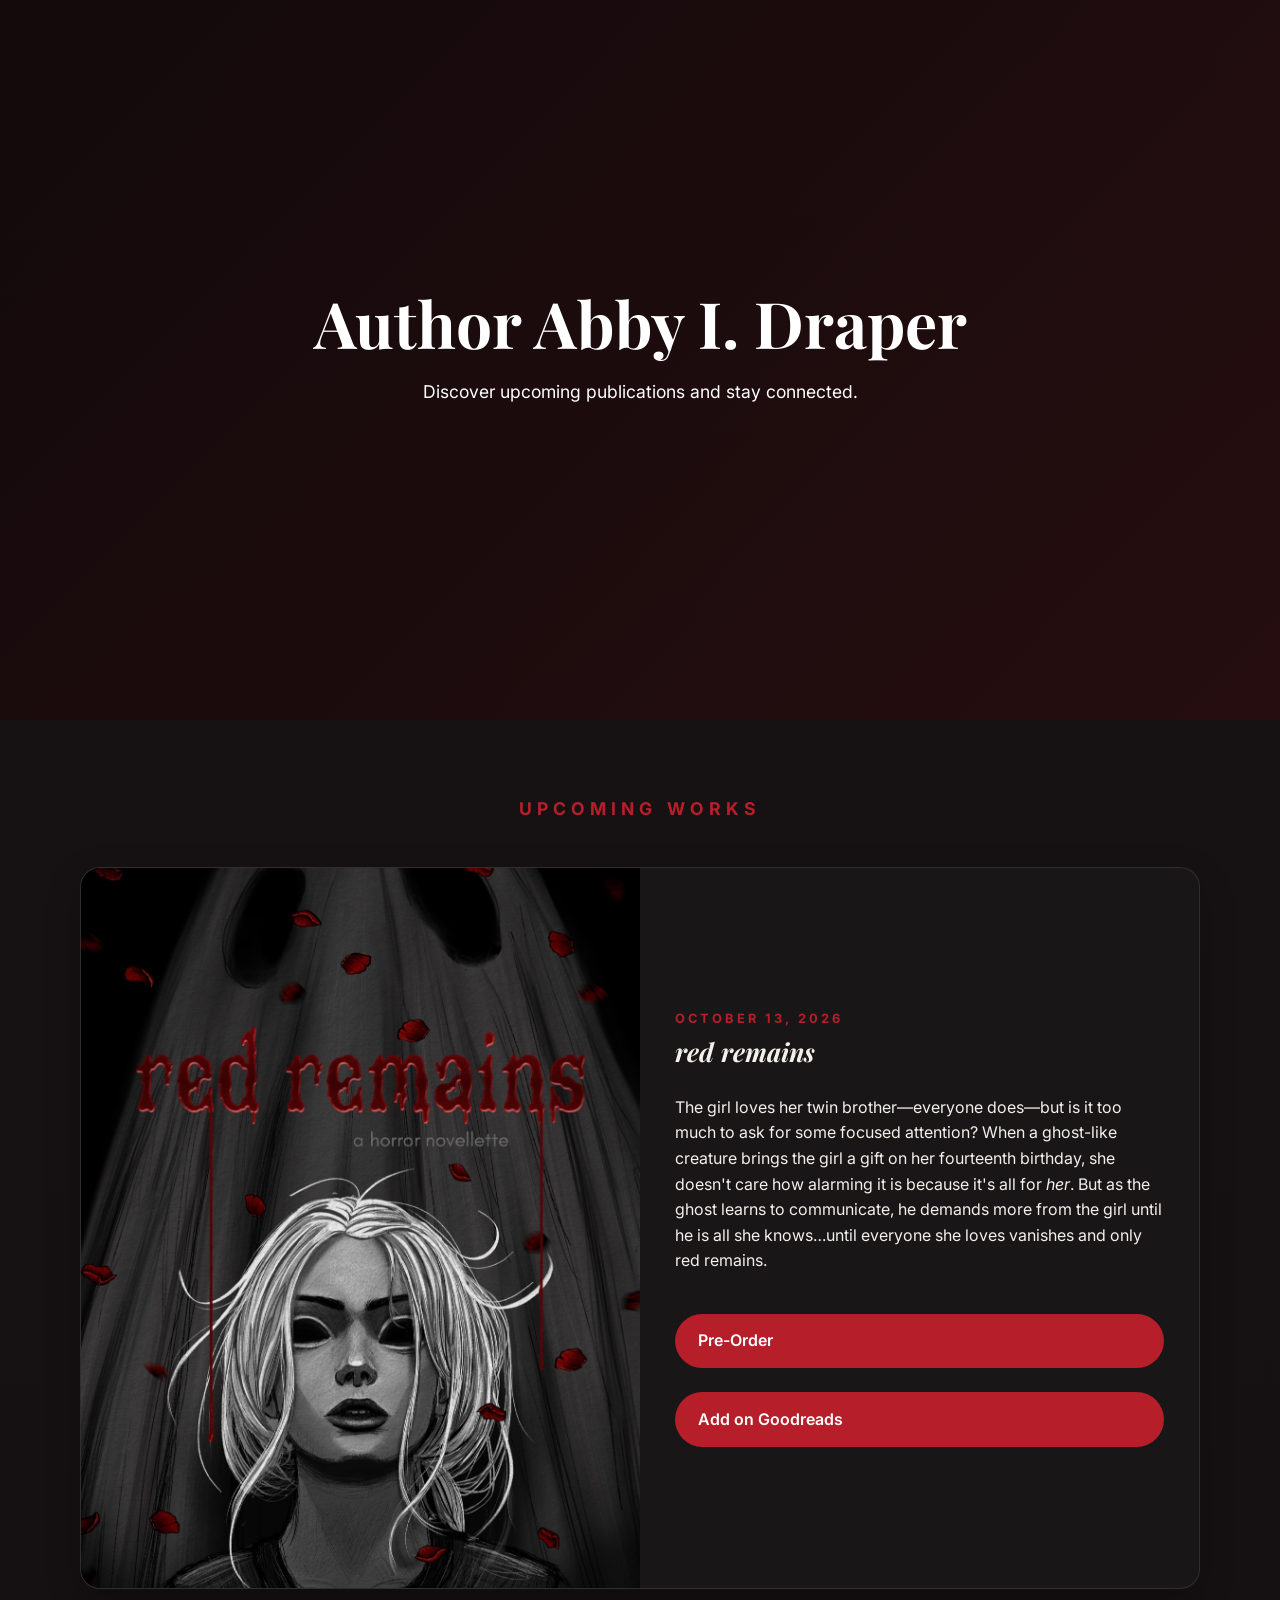
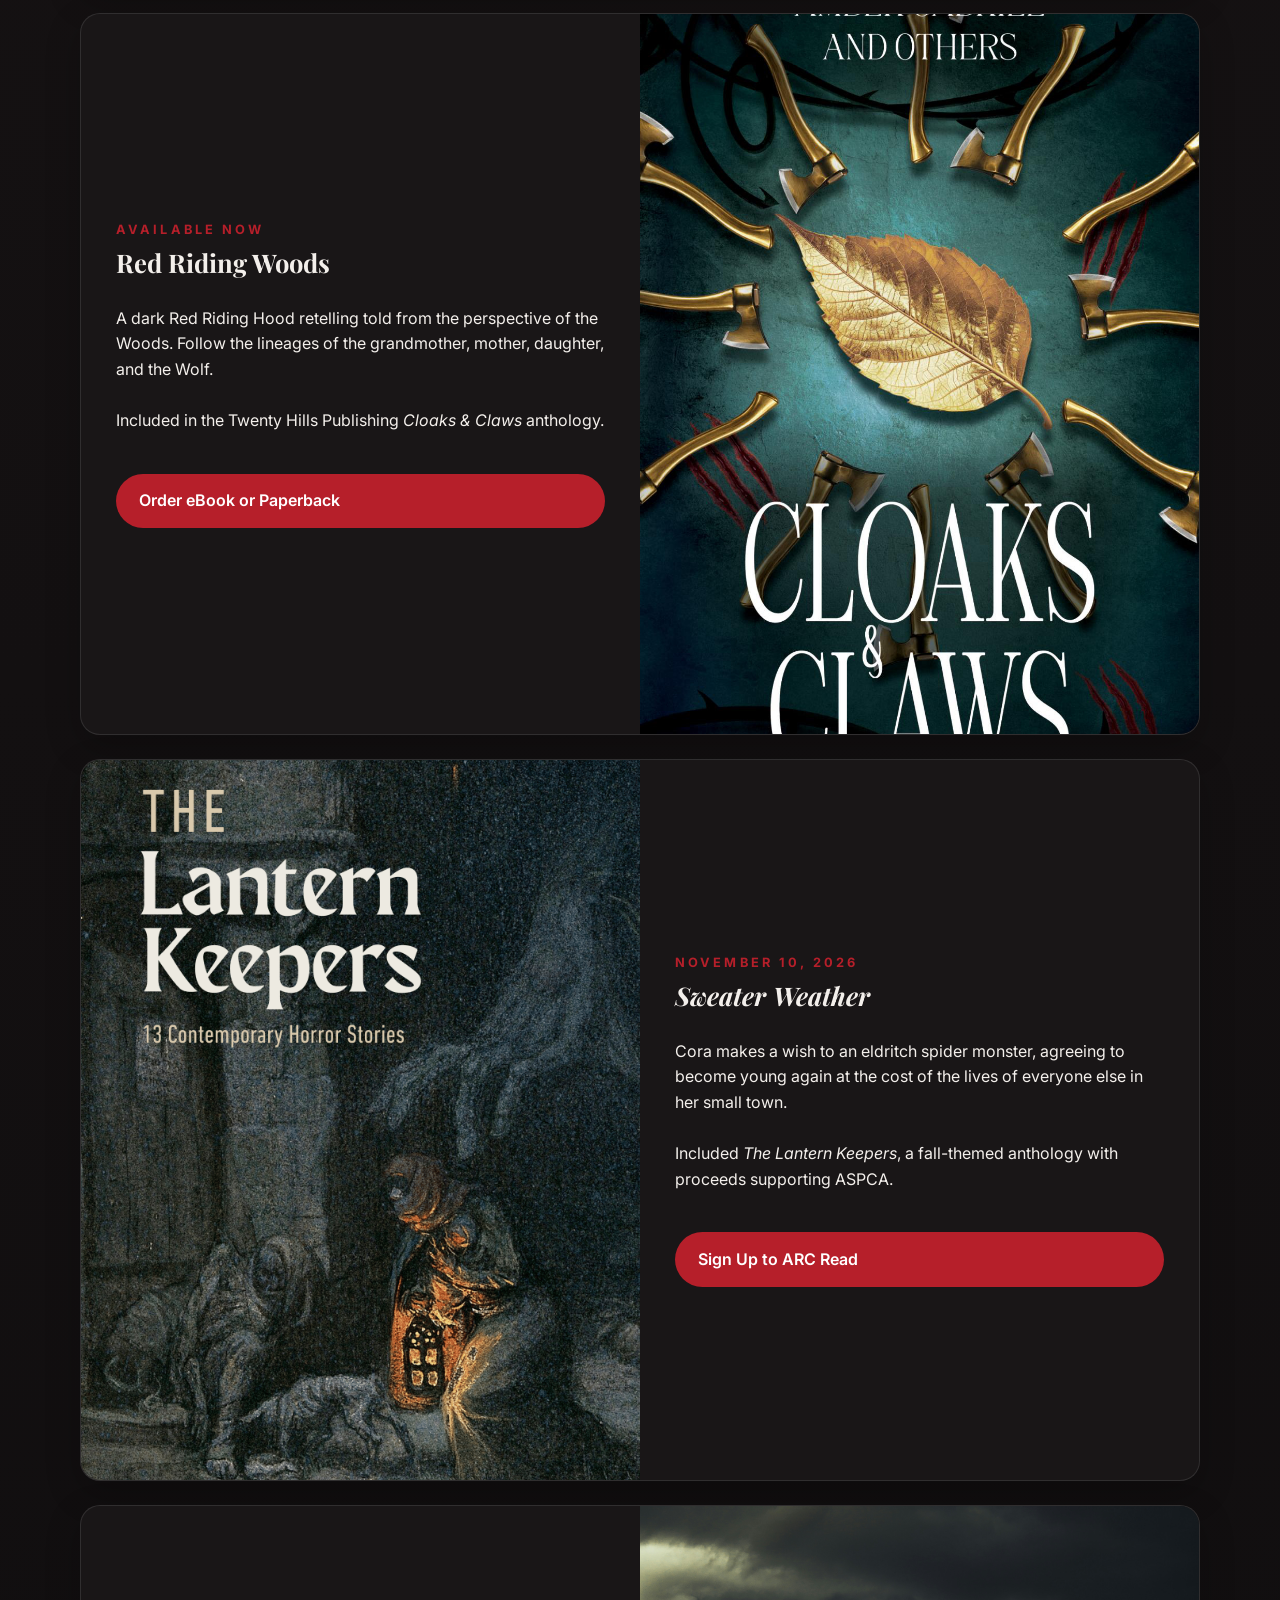
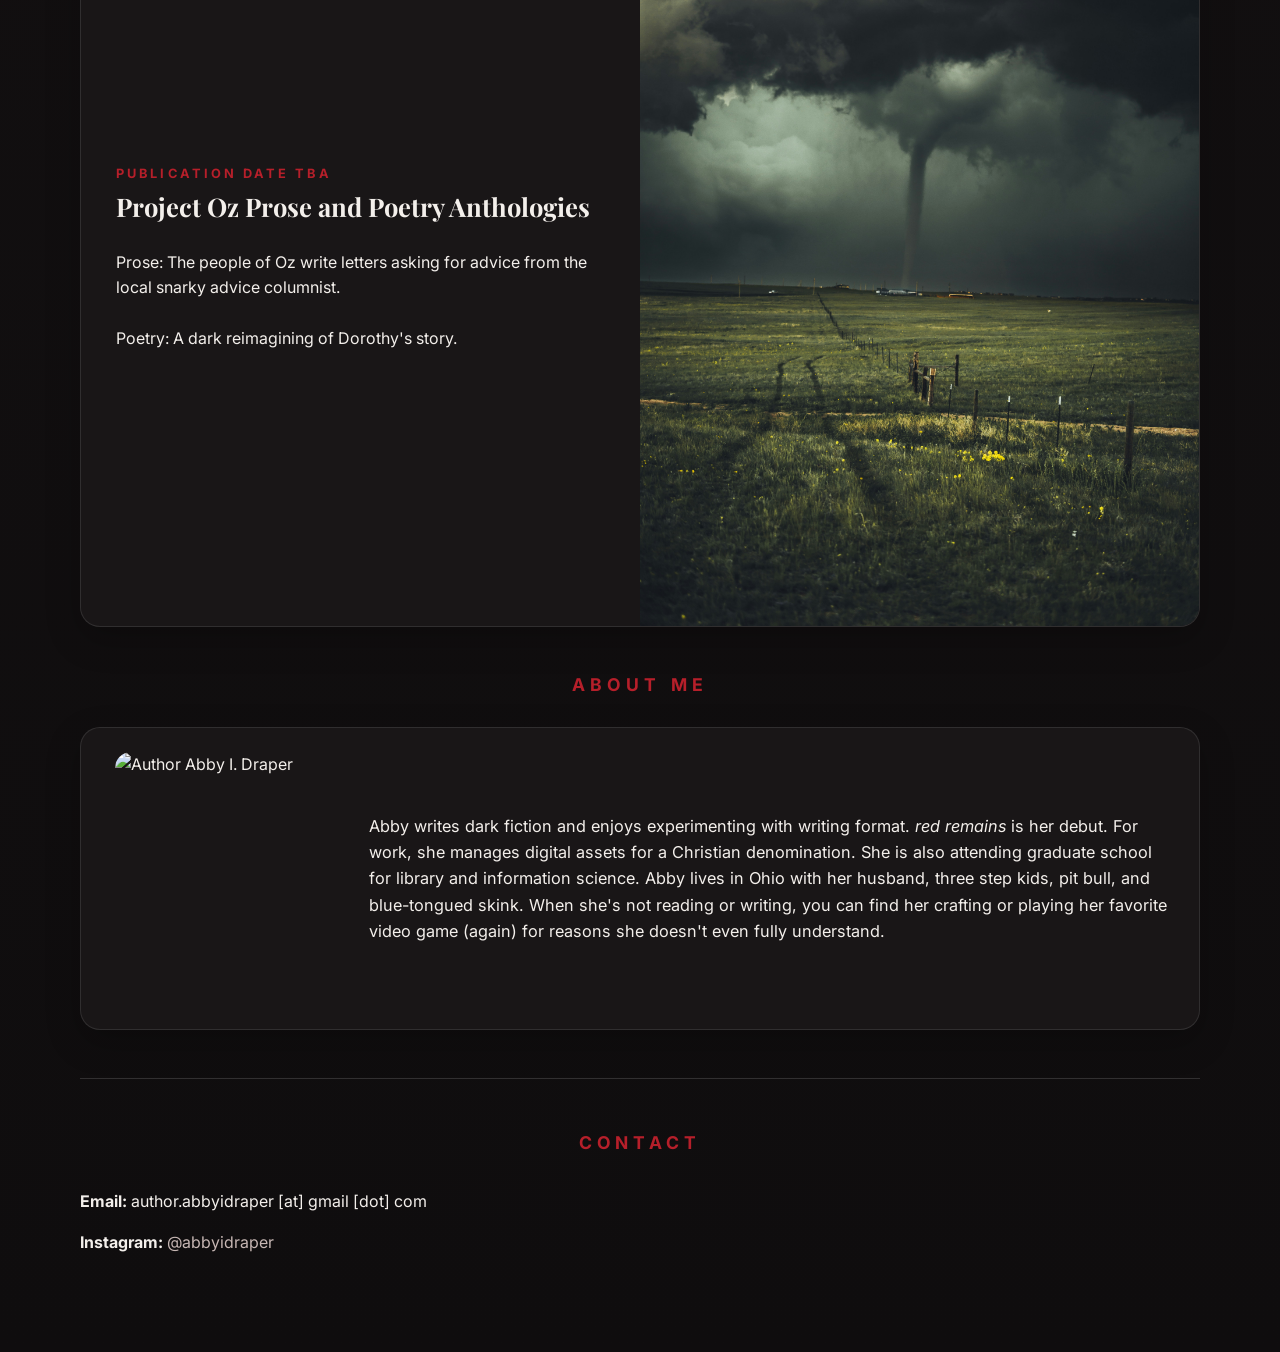
==== docs/index.html @ 64d56357 "Update book availability and order links" ====
<!DOCTYPE html>
<html lang="en">
  <head>
    <meta charset="UTF-8" />
    <meta name="viewport" content="width=device-width, initial-scale=1.0" />
    <title>Author Abby I. Draper</title>
    <meta
      name="description"
      content="Author Abby I. Draper shares upcoming books, updates, and contact information."
    />
    <meta property="og:image" content="https://abbyidraper.com/images/red%20remains_social%20share.png" />
    <meta property="og:image:alt" content="Mock-up of the cover of red remains on an e-reader and a physical printed book" />
    <meta property="og:type" content="website" />
    <meta property="og:url" content="https://abbyidraper.com" />
    <meta property="og:title" content="Author Abby I. Draper" />
    <meta property="og:description" content="Author Abby I. Draper shares upcoming books, updates, and contact information." />
    <link rel="preconnect" href="https://fonts.googleapis.com" />
    <link rel="preconnect" href="https://fonts.gstatic.com" crossorigin />
    <link
      href="https://fonts.googleapis.com/css2?family=Playfair+Display:wght@500;700&family=Inter:wght@400;500;600&display=swap"
      rel="stylesheet"
    />
    <link rel="stylesheet" href="styles.css" />
  </head>
  <body>
    <header class="hero">
      <div class="hero__overlay"></div>
      <div class="hero__content">
        <h1>Author Abby I. Draper</h1>
        <p class="hero__copy">
          Discover upcoming publications and stay connected.
        </p>
      </div>
    </header>

    <main>
      <section class="intro" aria-label="books-heading">
        <div class="section-heading">
          <h2 class="section-title">Upcoming Works</h2>
        </div>
      </section>

      <section class="showcase" aria-label="Author highlights">
        <article class="showcase__item">
          <img
            src="images/IMG_4346.jpg"
            alt="A gothic illustration of a girl with a dark supernatural figure looming behind her"
          />
          <div class="showcase__text">
            <p class="eyebrow">October 13, 2026</p>
            <h3><i>red remains</i></h3>
            <p>
              The girl loves her twin brother—everyone does—but is it
              too much to ask for some focused attention? When a ghost-like
              creature brings the girl a gift on her fourteenth birthday, she
              doesn't care how alarming it is because it's all for <i>her</i>.
              But as the ghost learns to communicate, he demands more from the
              girl until he is all she knows…until everyone she loves vanishes
              and only red remains.
            </p>
            <a class="button" href="https://www.amazon.com/dp/B0H9JX5P7J" target="_blank" rel="noreferrer">Pre-Order</a>
            <a class="button" href="https://www.goodreads.com/book/show/255093402" target="_blank" rel="noreferrer">Add on Goodreads</a>
          </div>
        </article>

        <article class="showcase__item showcase__item--reverse">
          <img
            src="images/cloaks and claws cover.jpg"
            alt="book cover for Cloaks & Claws. A gold leaf is in the center and it's surrounded by axes and claw marks in a circle"
          />
          <div class="showcase__text">
            <p class="eyebrow">AVAILABLE NOW</p>
            <h3>Red Riding Woods</h3>
            <p>
              A dark Red Riding Hood retelling told from the perspective of the Woods. 
              Follow the lineages of the grandmother, mother, daughter, and the Wolf.
            <br></br>Included in the Twenty Hills Publishing <i>Cloaks & Claws</i> anthology.
            </p>
            <a class="button" href="https://a.co/d/09IBRQYT" target="_blank" rel="noreferrer">Order eBook or Paperback</a>
          </div>
        </article>

        <article class="showcase__item">
          <img
            src="images/lantern keepers cover photo.png"
            alt="Book cover with with the painting, A Giant Hand Roaming Through the Dark Streets of London by Richard Tennant Cooper, and the words The Lantern Keepers - 13 contemporary horror storie[...]"
          />
          <div class="showcase__text">
            <p class="eyebrow">November 10, 2026</p>
            <h3><i>Sweater Weather</i></h3>
            <p>
              Cora makes a wish to an eldritch spider monster, agreeing to become young again at the cost of the lives of everyone else in her small town.
            <br></br>Included <i>The Lantern Keepers</i>, a fall-themed anthology with proceeds supporting ASPCA.
            </p>
            <a class="button" href="https://docs.google.com/forms/d/e/1FAIpQLSeDkprf_Vtob0pzzZVAwNaPa4HDkOEnPUxw3S2iwuR4vq-z7w/viewform" target="_blank" rel="noreferrer">Sign Up to ARC Read</a>
          </div>
        </article>

        <article class="showcase__item showcase__item--reverse">
          <img
            src="images/photo of a twister.jpg"
            alt="dark image of a tornado in a field"
          />
          <div class="showcase__text">
            <p class="eyebrow">Publication Date TBA</p>
            <h3>Project Oz Prose and Poetry Anthologies</h3>
            <p>
              Prose: The people of Oz write letters asking for advice from the local snarky advice columnist.
               <br></br>Poetry: A dark reimagining of Dorothy's story.
            </p>
          </div>
        </article>
      </section>

      <section class="about" aria-labelledby="about-heading">
        <div class="section-heading">
          <h2 class="section-title" id="about-heading">About Me</h2>
        </div>

        <div class="about__content">
          <img
            src="images/author%20photo%202.JPG"
            alt="Author Abby I. Draper"
            class="about__photo"
          />
          <div class="about__text">
            <p>
              Abby writes dark fiction and enjoys experimenting with writing format. <i>red remains</i> is her debut.
              For work, she manages digital assets for a Christian denomination. She is also attending graduate school
              for library and information science. Abby lives in Ohio with her husband, three step kids, pit bull, and
              blue-tongued skink. When she's not reading or writing, you can find her crafting or playing her favorite
              video game (again) for reasons she doesn't even fully understand.
            </p>
          </div>
        </div>
      </section>

      <section class="contact" id="contact">
        <div class="section-heading">
          <p class="section-title">Contact</p>
        </div>

        <div class="contact__content">
          <div class="contact__info">
            <p><strong>Email:</strong> author.abbyidraper [at] gmail [dot] com</p>
            <p><strong>Instagram:</strong> <a href="https://www.instagram.com/abbyidraper" target="_blank" rel="noreferrer">@abbyidraper</a></p>
          </div>
        </div>
      </section>
    </main>

    <script src="script.js"></script>
  </body>
</html>
---- docs/styles.css ----
:root {
  color-scheme: dark;
  --bg: #0f0d0e;
  --text: #f3efeb;
  --muted: #b7b0ad;
  --accent: #b61f2a;
  --accent-dark: #7d1016;
  --card: #191617;
  --border: rgba(255, 255, 255, 0.1);
}

* {
  box-sizing: border-box;
}

body {
  margin: 0;
  font-family: "Inter", sans-serif;
  color: var(--text);
  background: linear-gradient(180deg, #171314 0%, var(--bg) 100%);
  line-height: 1.6;
}

a {
  color: #c7b7b4;
  text-decoration: none;
}

a:hover {
  text-decoration: underline;
}

img {
  display: block;
  width: 100%;
  height: 100%;
  object-fit: cover;
}

.showcase__item img {
  aspect-ratio: 2 / 4.4;
  object-fit: cover;
  object-position: center;
  max-height: 720px;
  width: 100%;
  background: #ebe2d6;
}

.hero {
  position: relative;
  min-height: 80vh;
  display: flex;
  align-items: center;
  justify-content: center;
  padding: 3rem 1.5rem;
  background-image: linear-gradient(rgba(0, 0, 0, 0.3), rgba(0, 0, 0, 0.3)),
    url("https://images.unsplash.com/photo-1419640303358-44f0d27f48e7?auto=format&fit=crop&w=900&q=80");
  background-size: cover;
  background-position: center 30%;
  color: #fff;
}

.hero__overlay {
  position: absolute;
  inset: 0;
  background: linear-gradient(135deg, rgba(20, 8, 10, 0.72), rgba(90, 15, 20, 0.3));
}

.hero__content {
  position: relative;
  z-index: 1;
  max-width: 700px;
  text-align: center;
}

.eyebrow {
  margin: 0 0 0.5rem;
  text-transform: uppercase;
  letter-spacing: 0.24em;
  font-size: 0.8rem;
  font-weight: 700;
  color: var(--accent);
}

.contact .section-title,
.intro .section-title,
.about .section-title {
  color: var(--accent);
  text-transform: uppercase;
  letter-spacing: 0.3em;
  font-size: 1.1rem;
  font-weight: 700;
  margin-bottom: 0.75rem;
  font-family: "Inter", sans-serif;
}

.hero .eyebrow {
  color: #b61f2a;
}

h1,
h2,
h3 {
  font-family: "Playfair Display", serif;
  line-height: 1.15;
}

h1 {
  font-size: clamp(2.4rem, 5vw, 4.1rem);
  margin: 0 0 1rem;
}

.hero__copy {
  font-size: 1.1rem;
  margin-bottom: 1.75rem;
  max-width: 620px;
  margin-inline: auto;
}

.button {
  display: inline-block;
  padding: 0.9rem 1.4rem;
  border-radius: 999px;
  background: var(--accent);
  color: #fff;
  font-weight: 600;
}

.button:hover {
  background: var(--accent-dark);
  text-decoration: none;
}

.showcase__text .button {
  margin-top: 1.5rem;
}

main {
  padding: 4rem 1.5rem 5rem;
}

.section-heading {
  max-width: 720px;
  margin: 0 auto 2rem;
  text-align: center;
}

.intro {
  margin-bottom: 3rem;
}

.book-list {
  display: grid;
  grid-template-columns: repeat(2, minmax(0, 1fr));
  gap: 1.25rem;
  max-width: 960px;
  margin: 0 auto;
}

.book-card {
  background: var(--card);
  border: 1px solid var(--border);
  border-radius: 1rem;
  padding: 1.5rem;
  box-shadow: 0 10px 30px rgba(31, 36, 48, 0.05);
}

.book-card h3 {
  margin-top: 0;
  margin-bottom: 0.5rem;
  font-size: 1.35rem;
}

.showcase {
  max-width: 1120px;
  margin: 0 auto 3rem;
  display: grid;
  gap: 1.5rem;
}

.showcase__item {
  display: grid;
  grid-template-columns: 1fr 1fr;
  gap: 0;
  background: var(--card);
  border: 1px solid var(--border);
  border-radius: 1.25rem;
  overflow: hidden;
  box-shadow: 0 12px 35px rgba(0, 0, 0, 0.24);
}

.showcase__item--reverse {
  grid-template-columns: 1fr 1fr;
}

.showcase__item--reverse .showcase__text {
  order: 1;
}

.showcase__item--reverse img {
  order: 2;
}

.showcase__text {
  padding: 2.2rem;
  display: flex;
  flex-direction: column;
  justify-content: center;
}

.showcase__text h3 {
  margin: 0 0 0.75rem;
  font-size: 1.6rem;
}

.about {
  max-width: 1120px;
  margin: 0 auto 3rem;
}

.about__content {
  display: grid;
  grid-template-columns: minmax(180px, 240px) 1fr;
  gap: 1.5rem;
  align-items: center;
  background: var(--card);
  border: 1px solid var(--border);
  border-radius: 1.25rem;
  padding: 1.5rem;
  box-shadow: 0 12px 35px rgba(0, 0, 0, 0.24);
}

.about__photo {
  width: 100%;
  max-width: 220px;
  aspect-ratio: 1 / 1.15;
  object-fit: cover;
  object-position: center;
  border-radius: 1rem;
  justify-self: center;
}

.about__text p {
  margin: 0;
  font-size: 1.02rem;
}

.contact {
  max-width: 1120px;
  margin: 0 auto;
  padding-top: 2rem;
  border-top: 1px solid rgba(255, 255, 255, 0.14);
}

.contact__content {
  max-width: 1120px;
  margin: 0;
  text-align: left;
}

.contact__info p {
  margin: 0 0 1rem;
}

@media (max-width: 760px) {
  .book-list,
  .showcase__item,
  .showcase__item--reverse,
  .contact__grid {
    grid-template-columns: 1fr;
  }

  .showcase__item--reverse img {
    order: 0;
  }

  .showcase__text,
  .contact__grid {
    padding: 1.25rem;
  }

  .showcase__item img {
    max-height: 320px;
  }

  .about__content {
    grid-template-columns: 1fr;
    padding: 1.25rem;
  }

  .about__photo {
    max-width: 180px;
  }

  .showcase__text .button {
    width: 100%;
    text-align: center;
  }
}
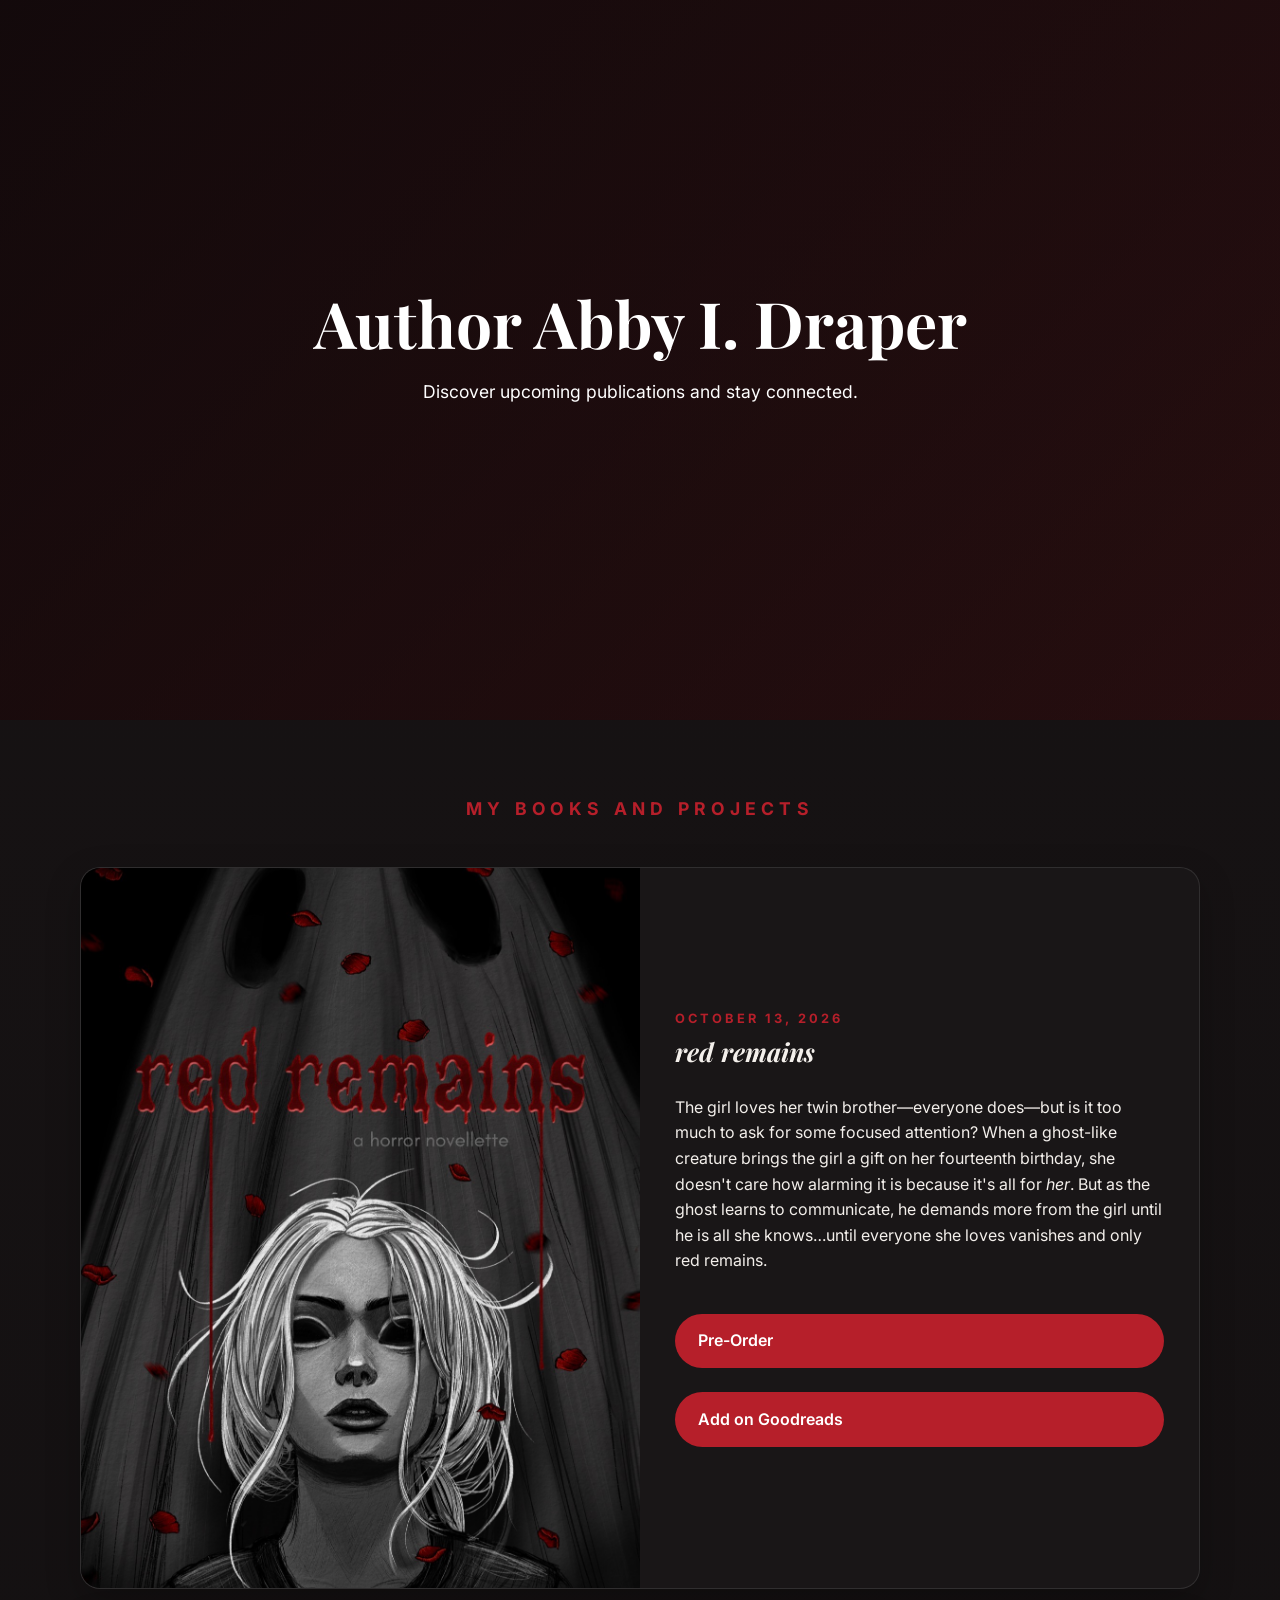
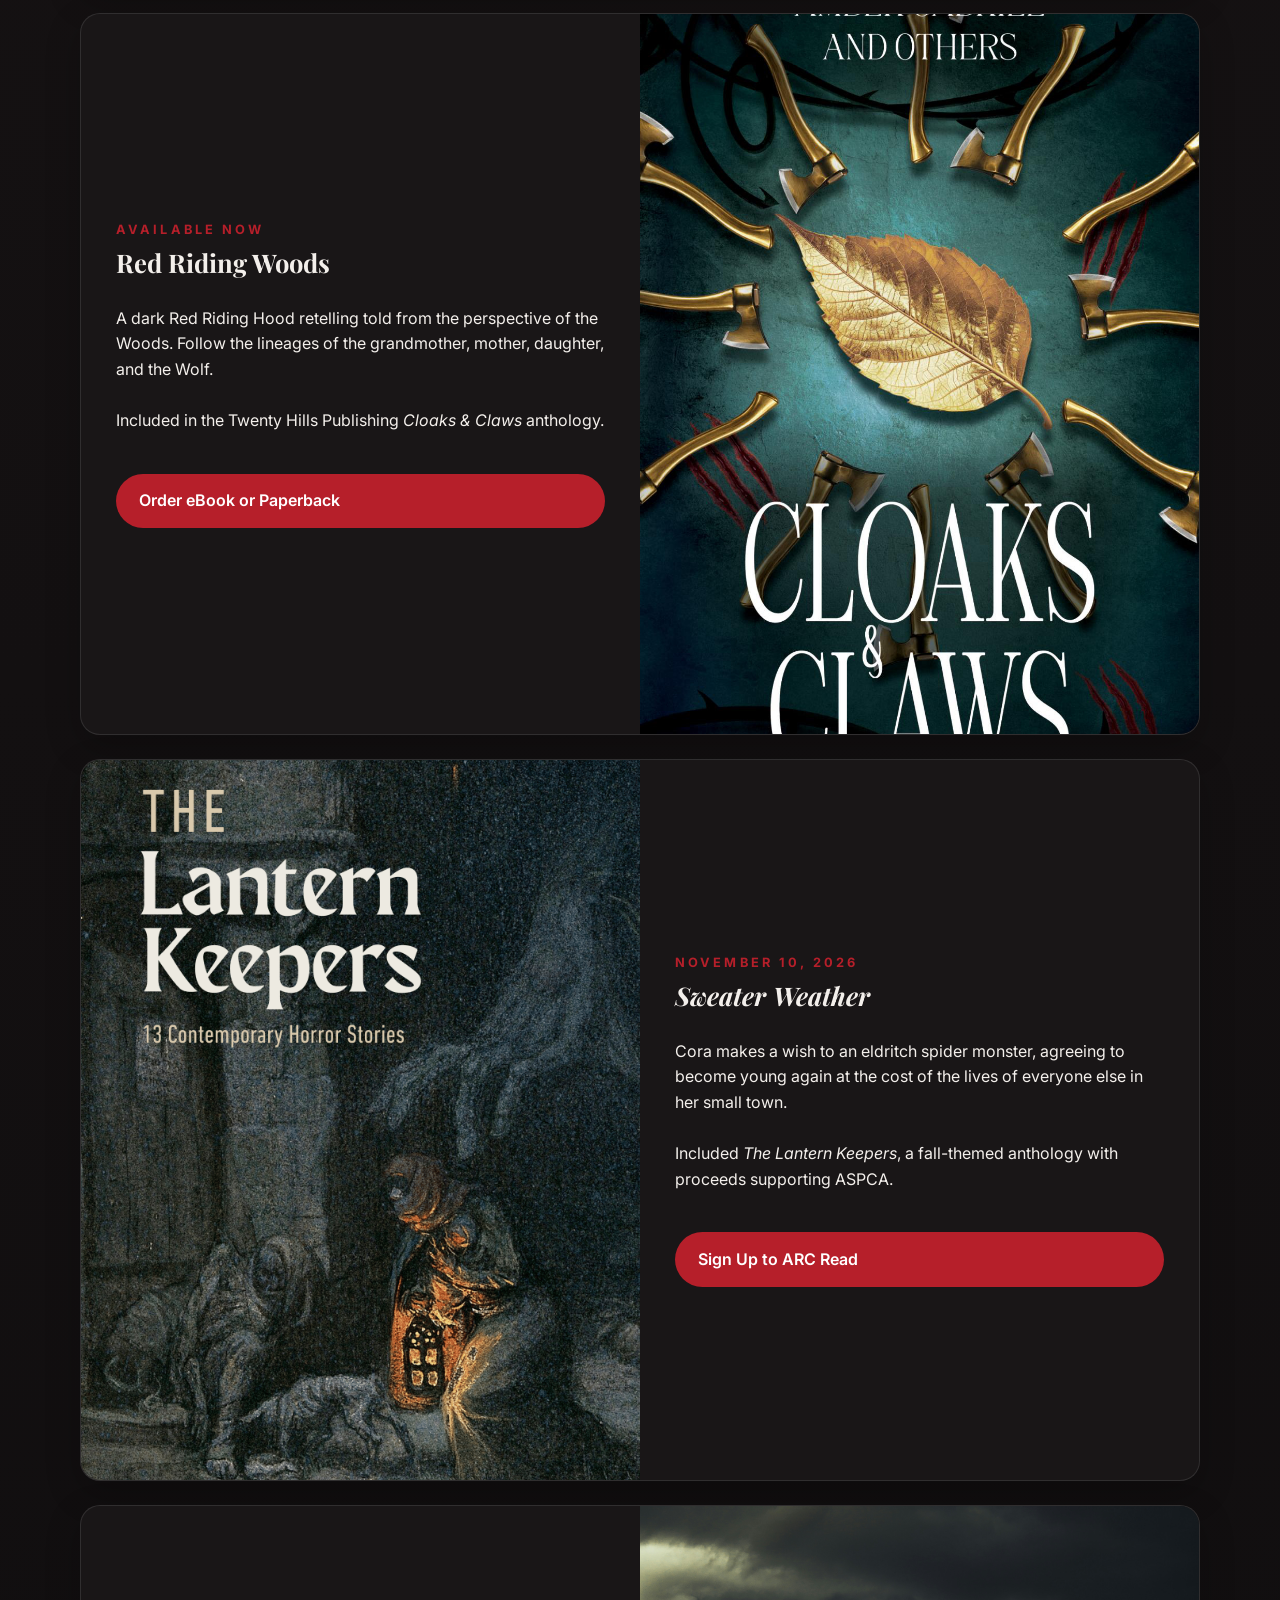
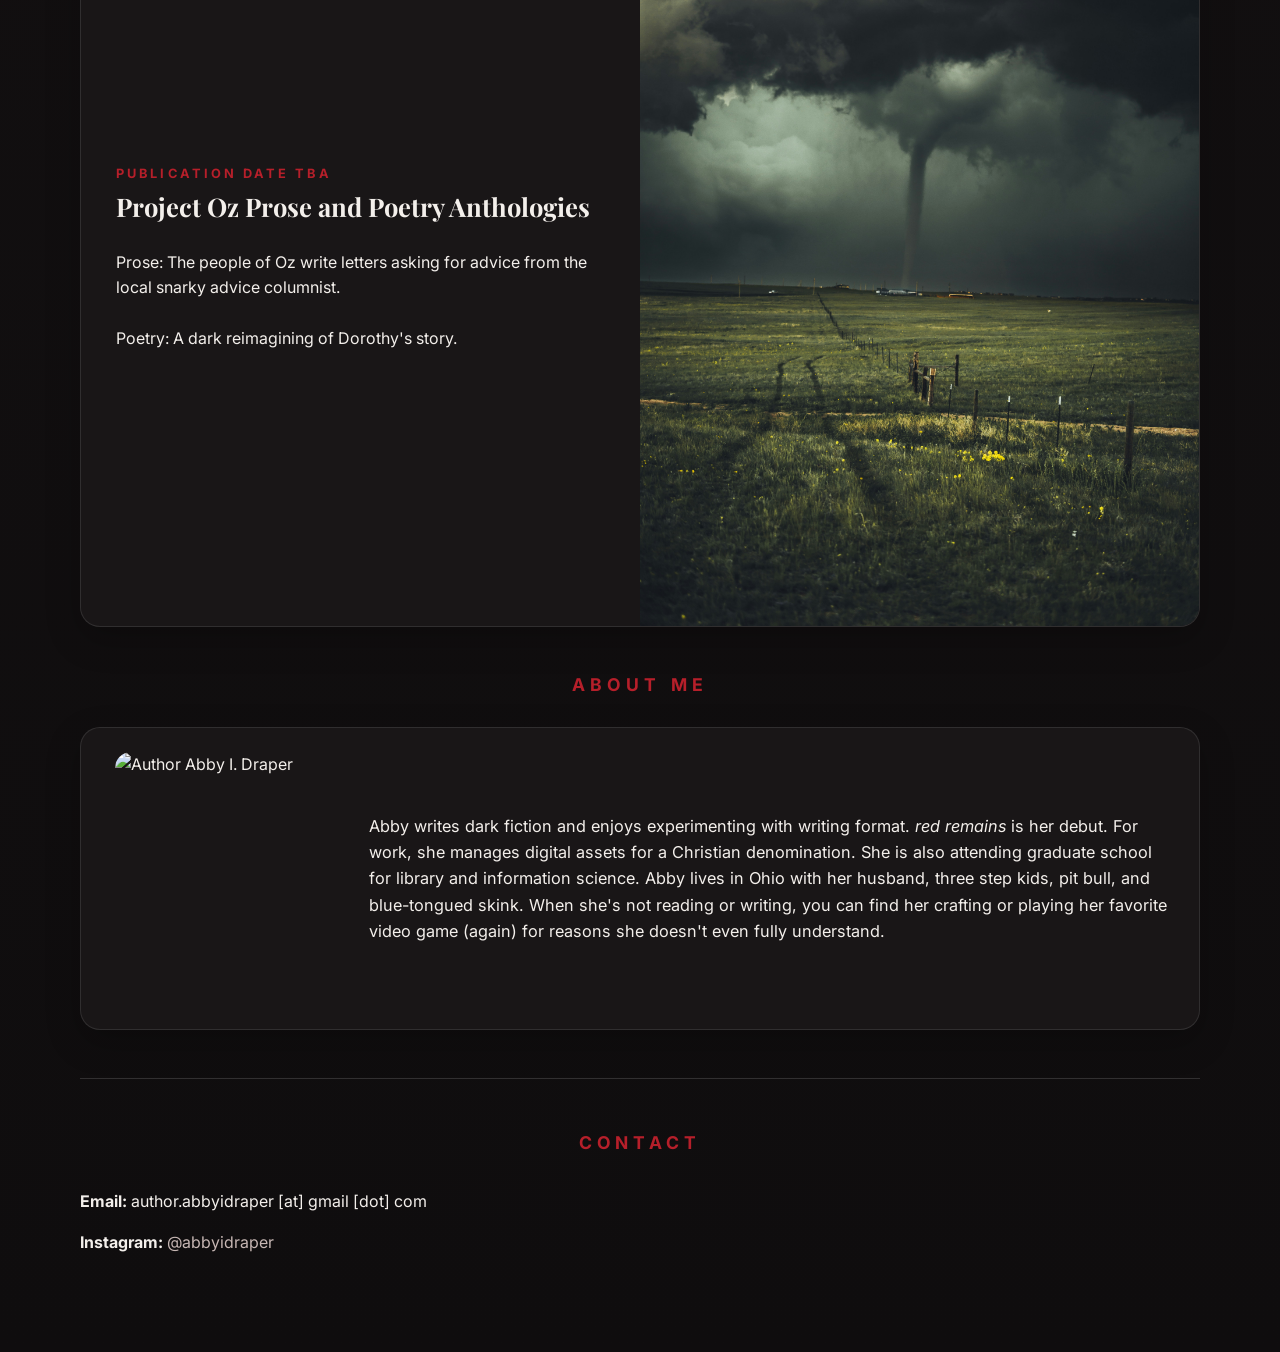
==== commit d639d2e0: "Update section title from 'Upcoming Works' to 'MY BOOKS AND PROJECTS'" ====
--- a/docs/index.html
+++ b/docs/index.html
@@ -36,7 +36,7 @@
     <main>
       <section class="intro" aria-label="books-heading">
         <div class="section-heading">
-          <h2 class="section-title">Upcoming Works</h2>
+          <h2 class="section-title">MY BOOKS AND PROJECTS</h2>
         </div>
       </section>
 
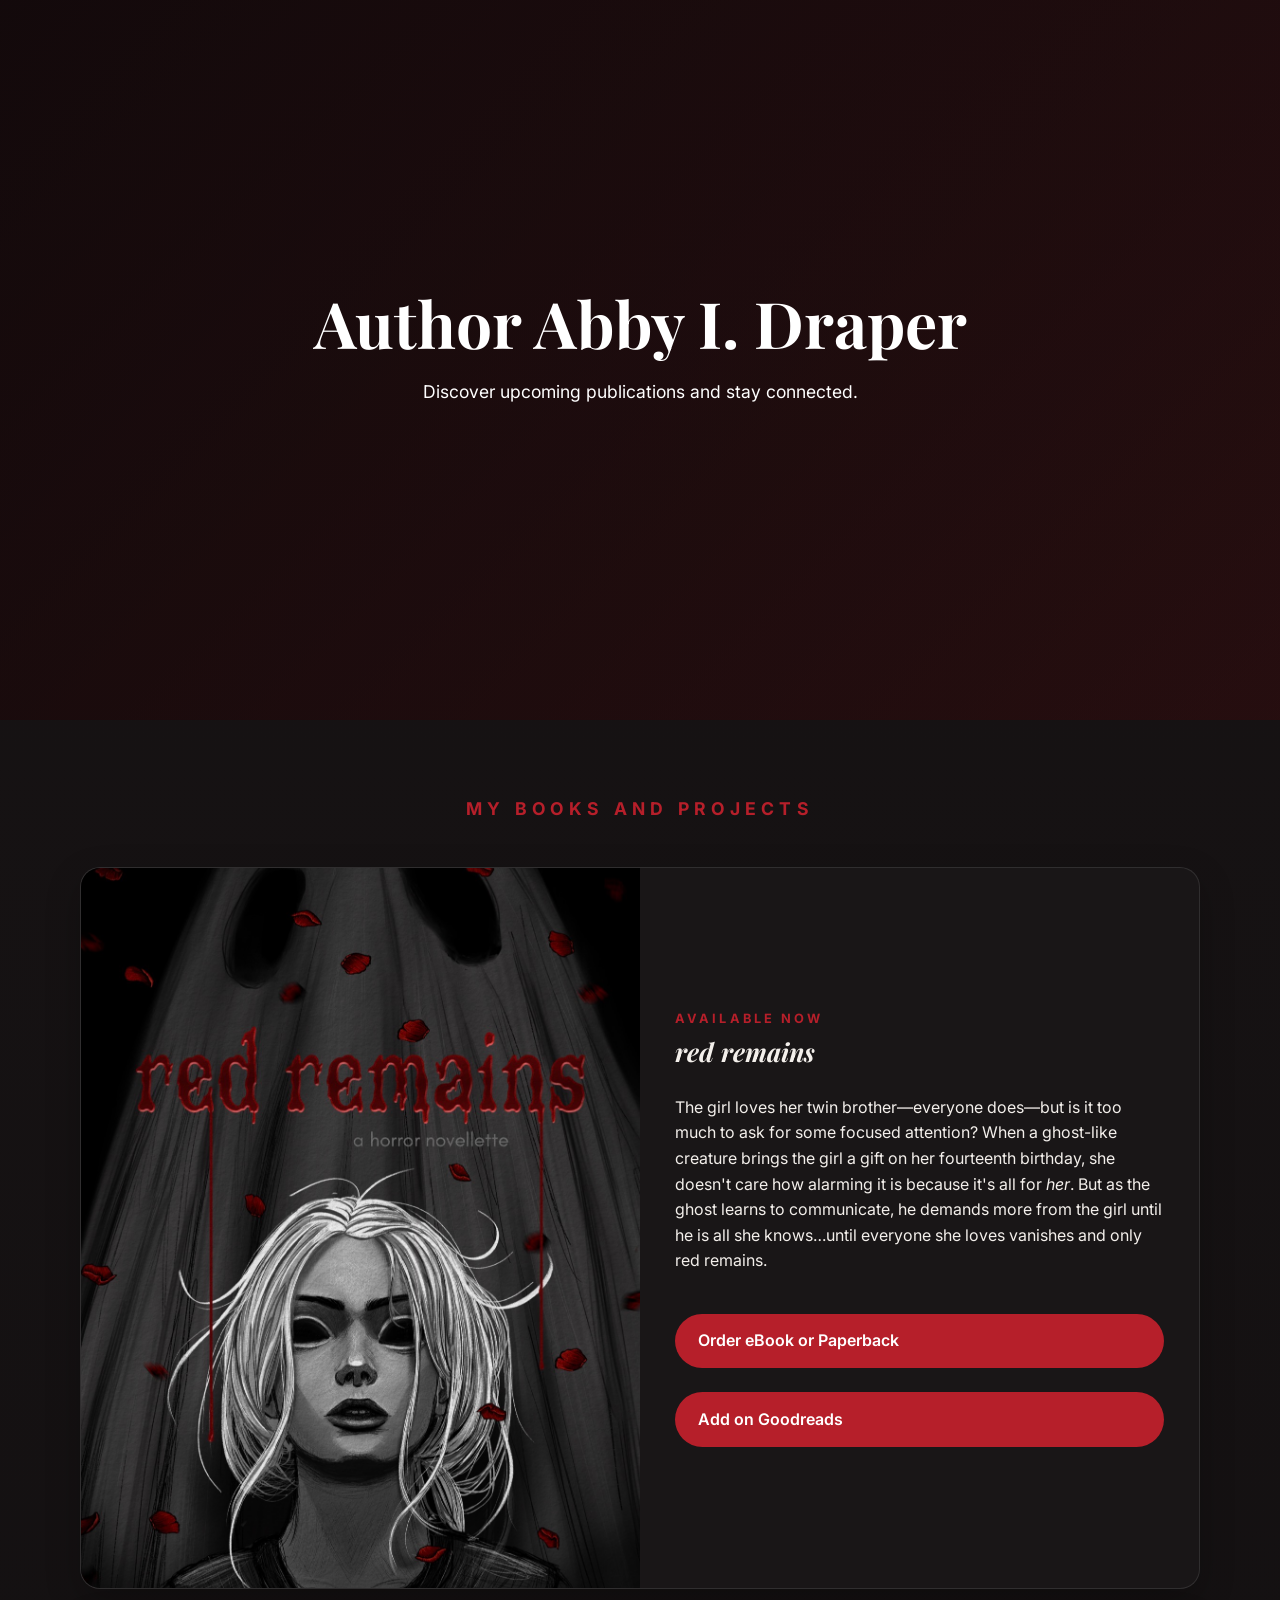
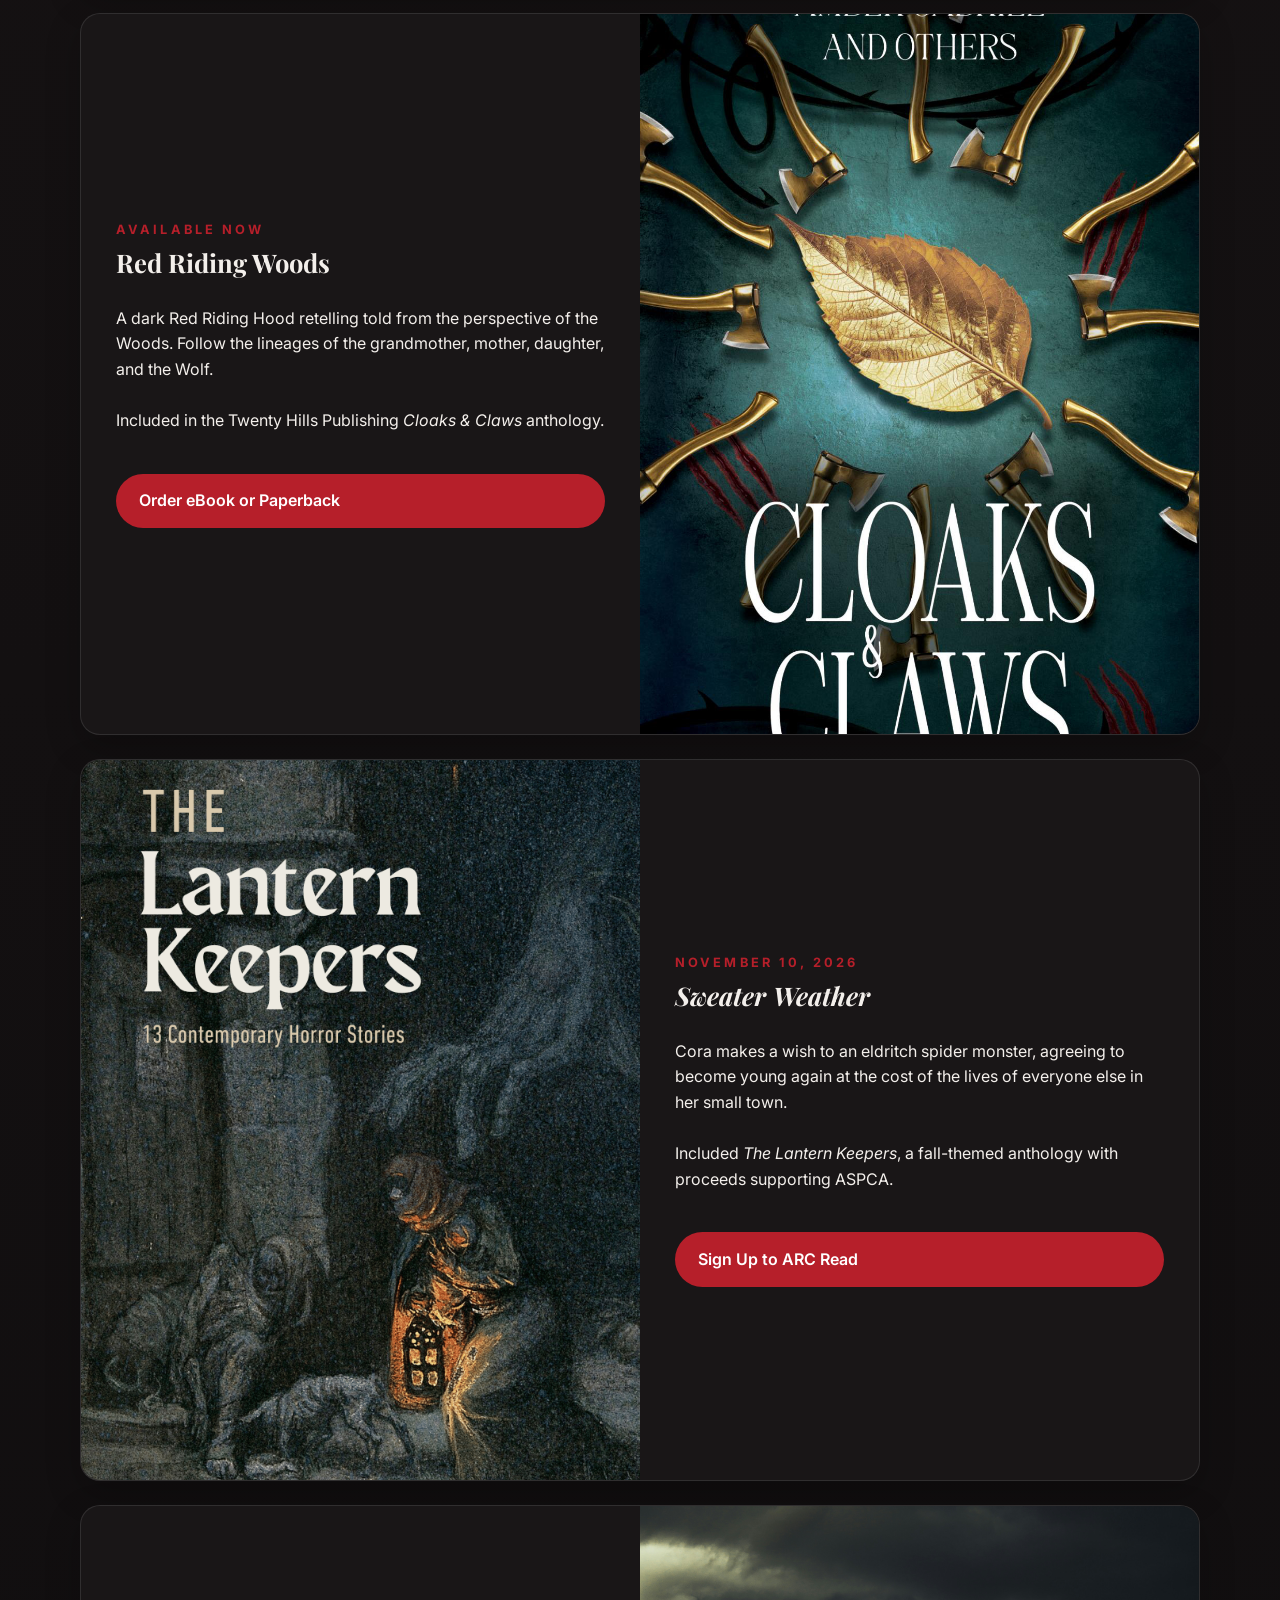
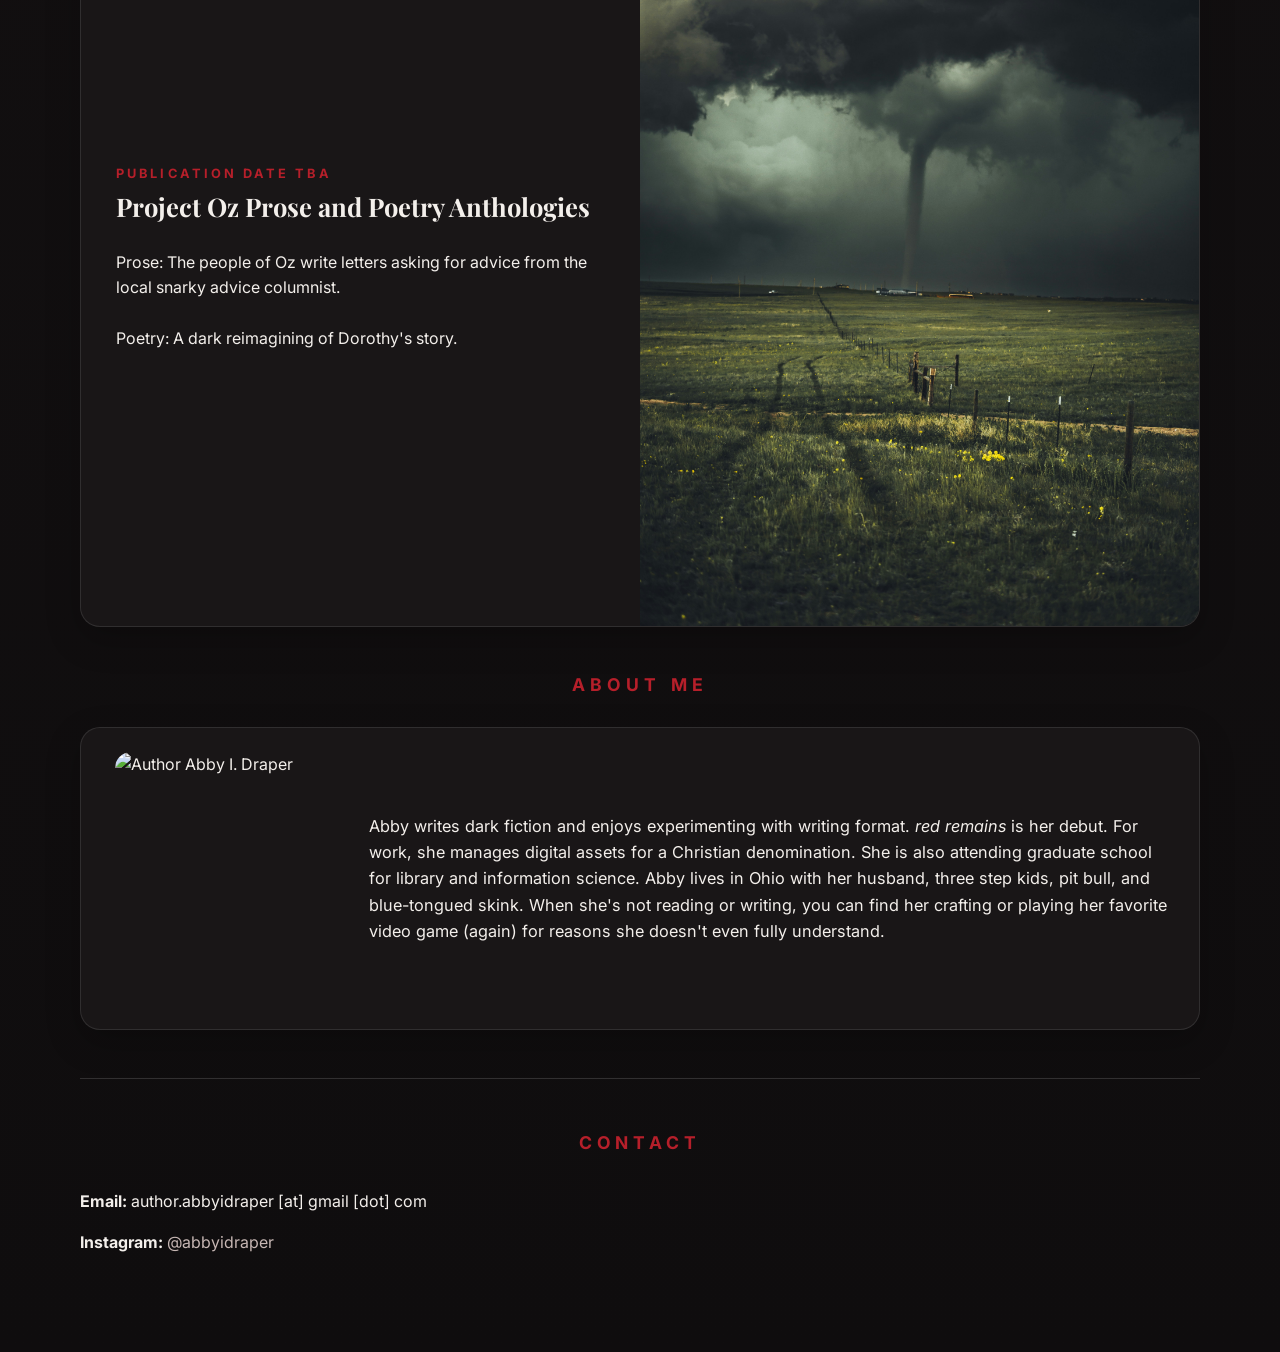
==== commit aaa9b6dd: "Update book release status and order link" ====
--- a/docs/index.html
+++ b/docs/index.html
@@ -47,7 +47,7 @@
             alt="A gothic illustration of a girl with a dark supernatural figure looming behind her"
           />
           <div class="showcase__text">
-            <p class="eyebrow">October 13, 2026</p>
+            <p class="eyebrow">AVAILABLE NOW</p>
             <h3><i>red remains</i></h3>
             <p>
               The girl loves her twin brother—everyone does—but is it
@@ -58,7 +58,7 @@
               girl until he is all she knows…until everyone she loves vanishes
               and only red remains.
             </p>
-            <a class="button" href="https://www.amazon.com/dp/B0H9JX5P7J" target="_blank" rel="noreferrer">Pre-Order</a>
+            <a class="button" href="https://www.amazon.com/dp/B0H9JX5P7J" target="_blank" rel="noreferrer">Order eBook or Paperback</a>
             <a class="button" href="https://www.goodreads.com/book/show/255093402" target="_blank" rel="noreferrer">Add on Goodreads</a>
           </div>
         </article>
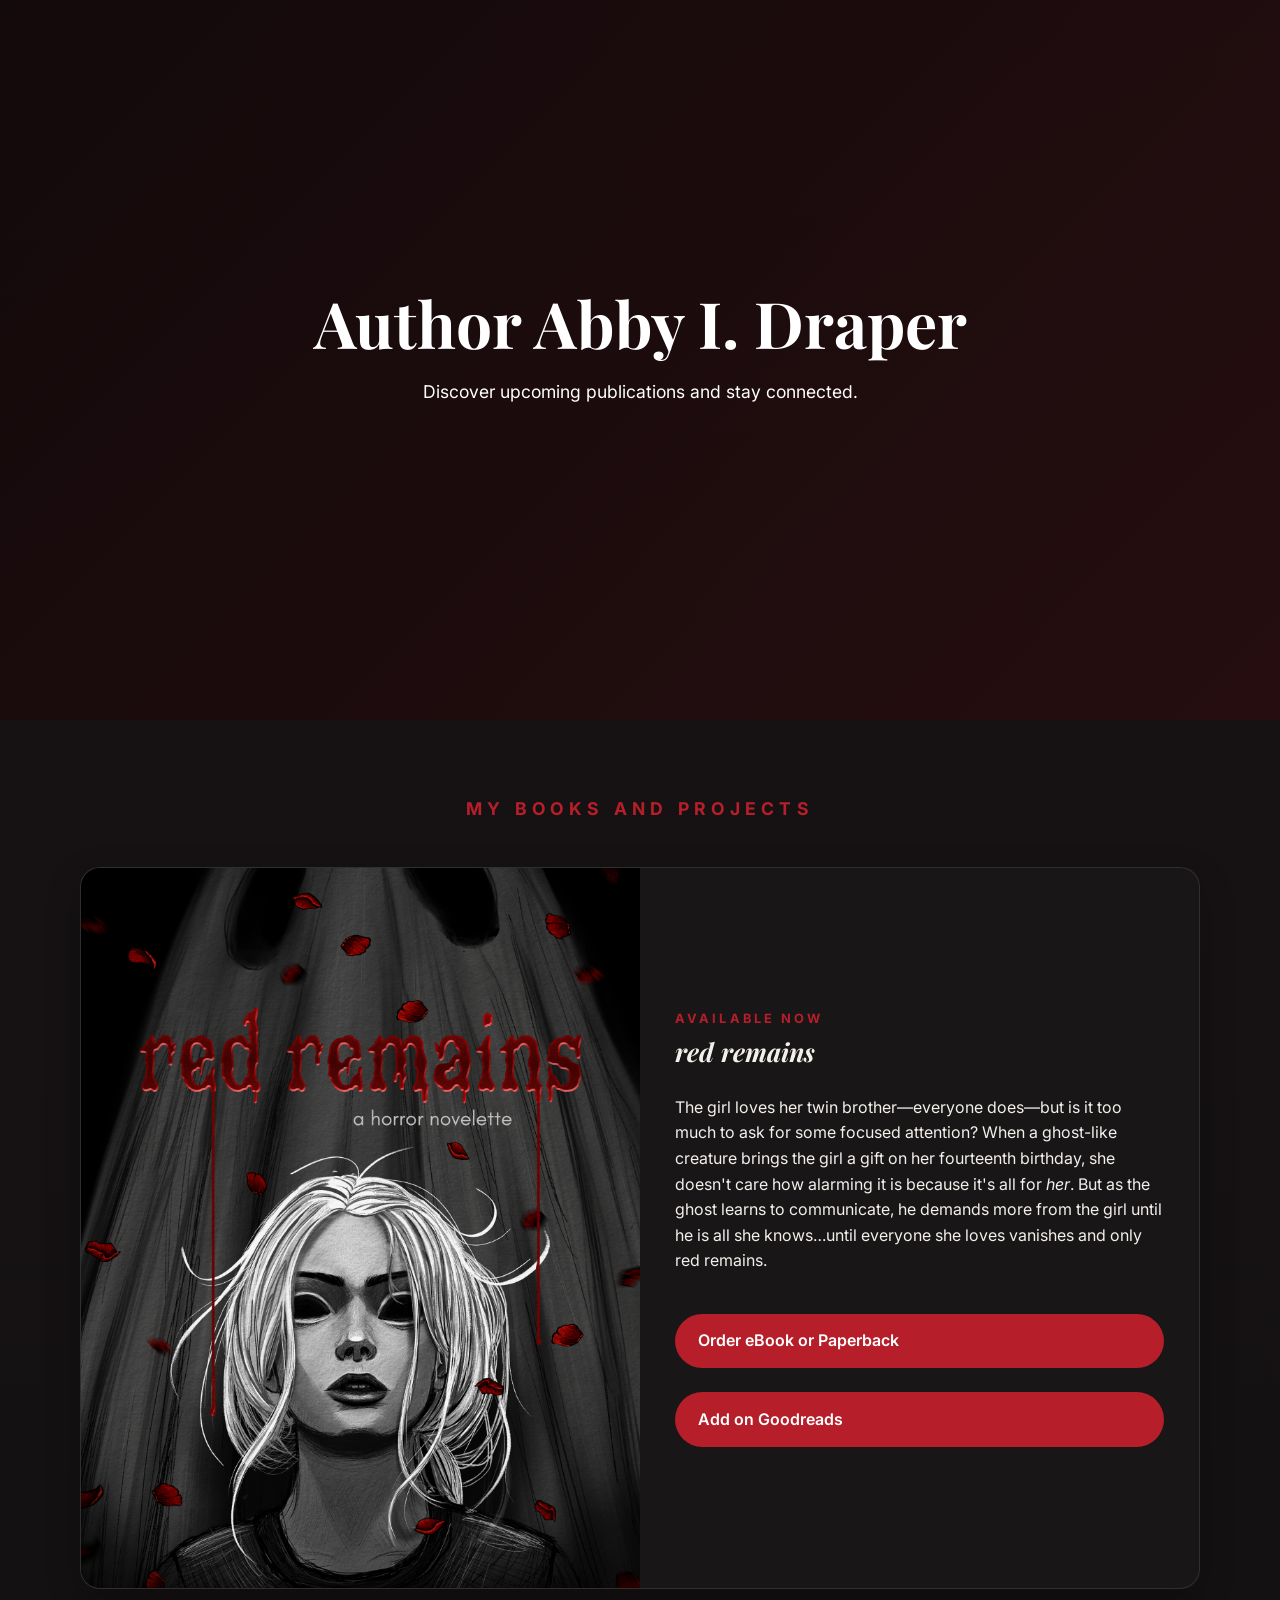
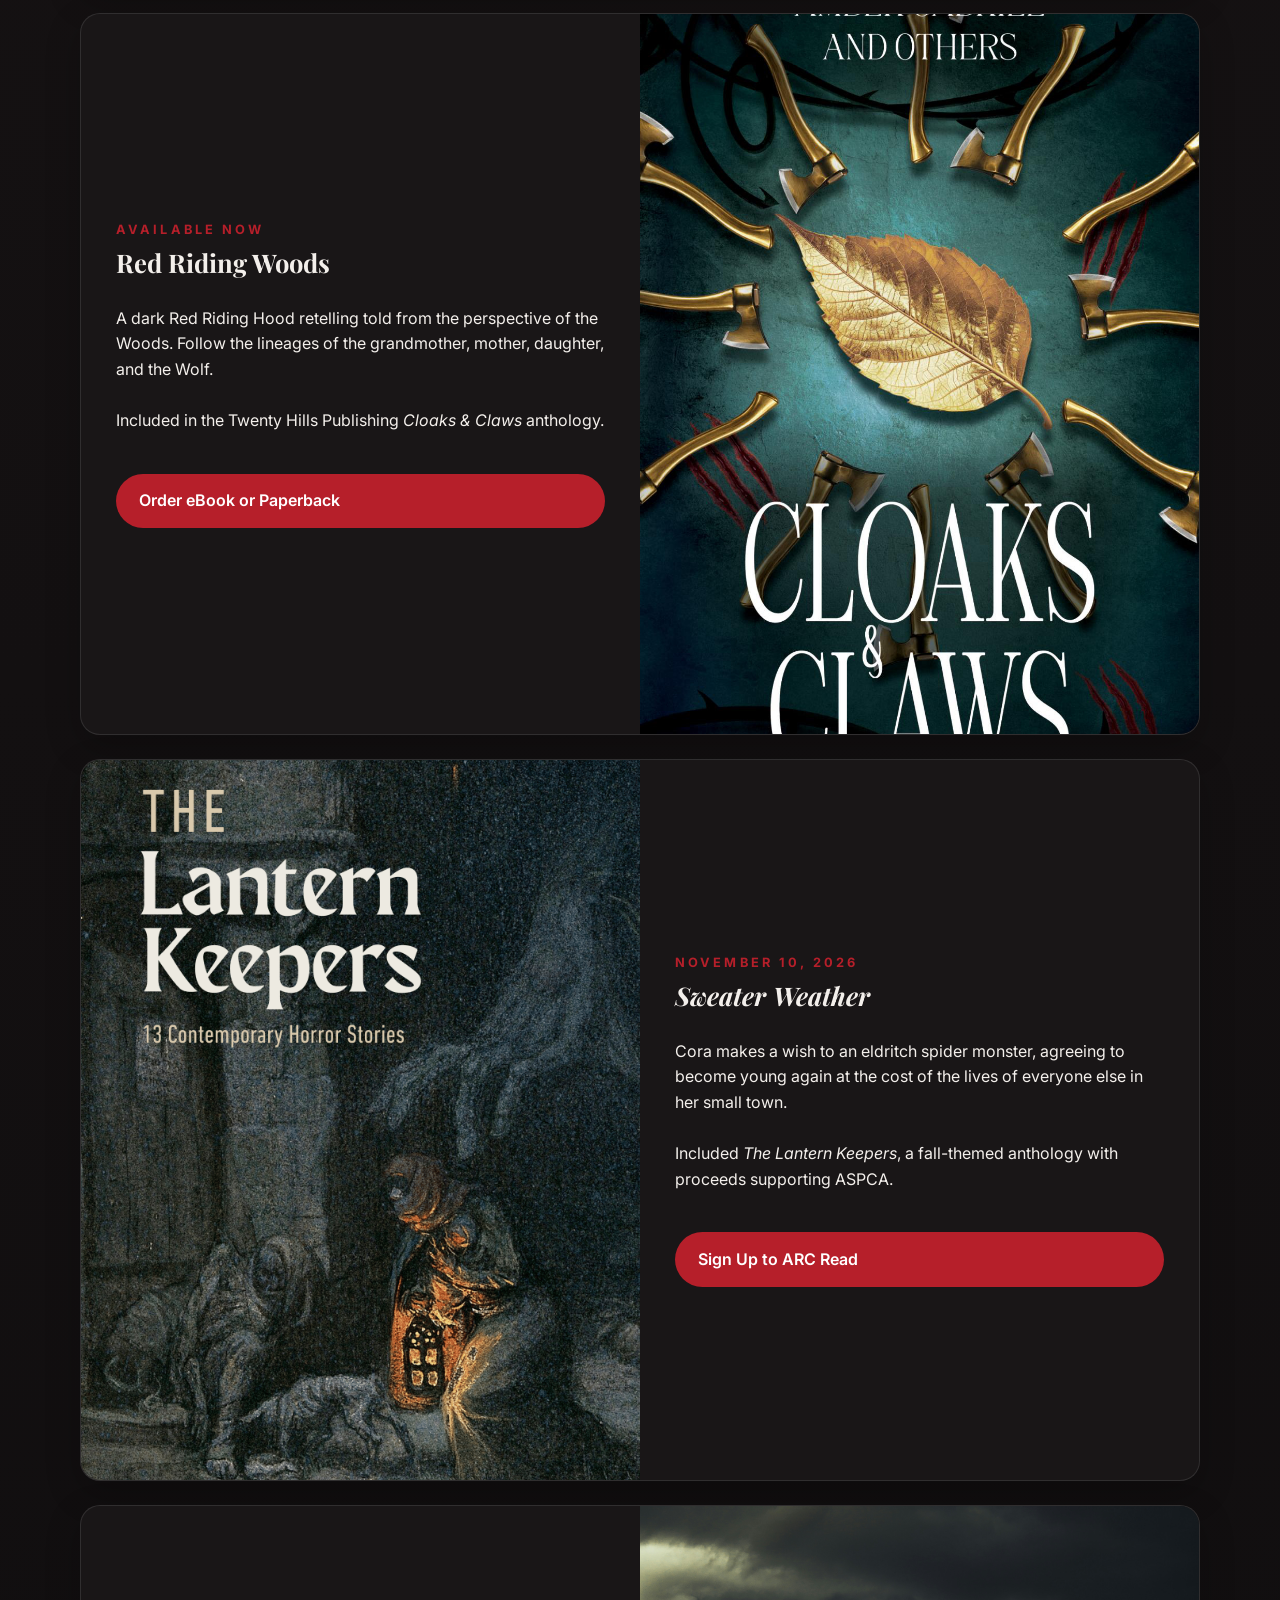
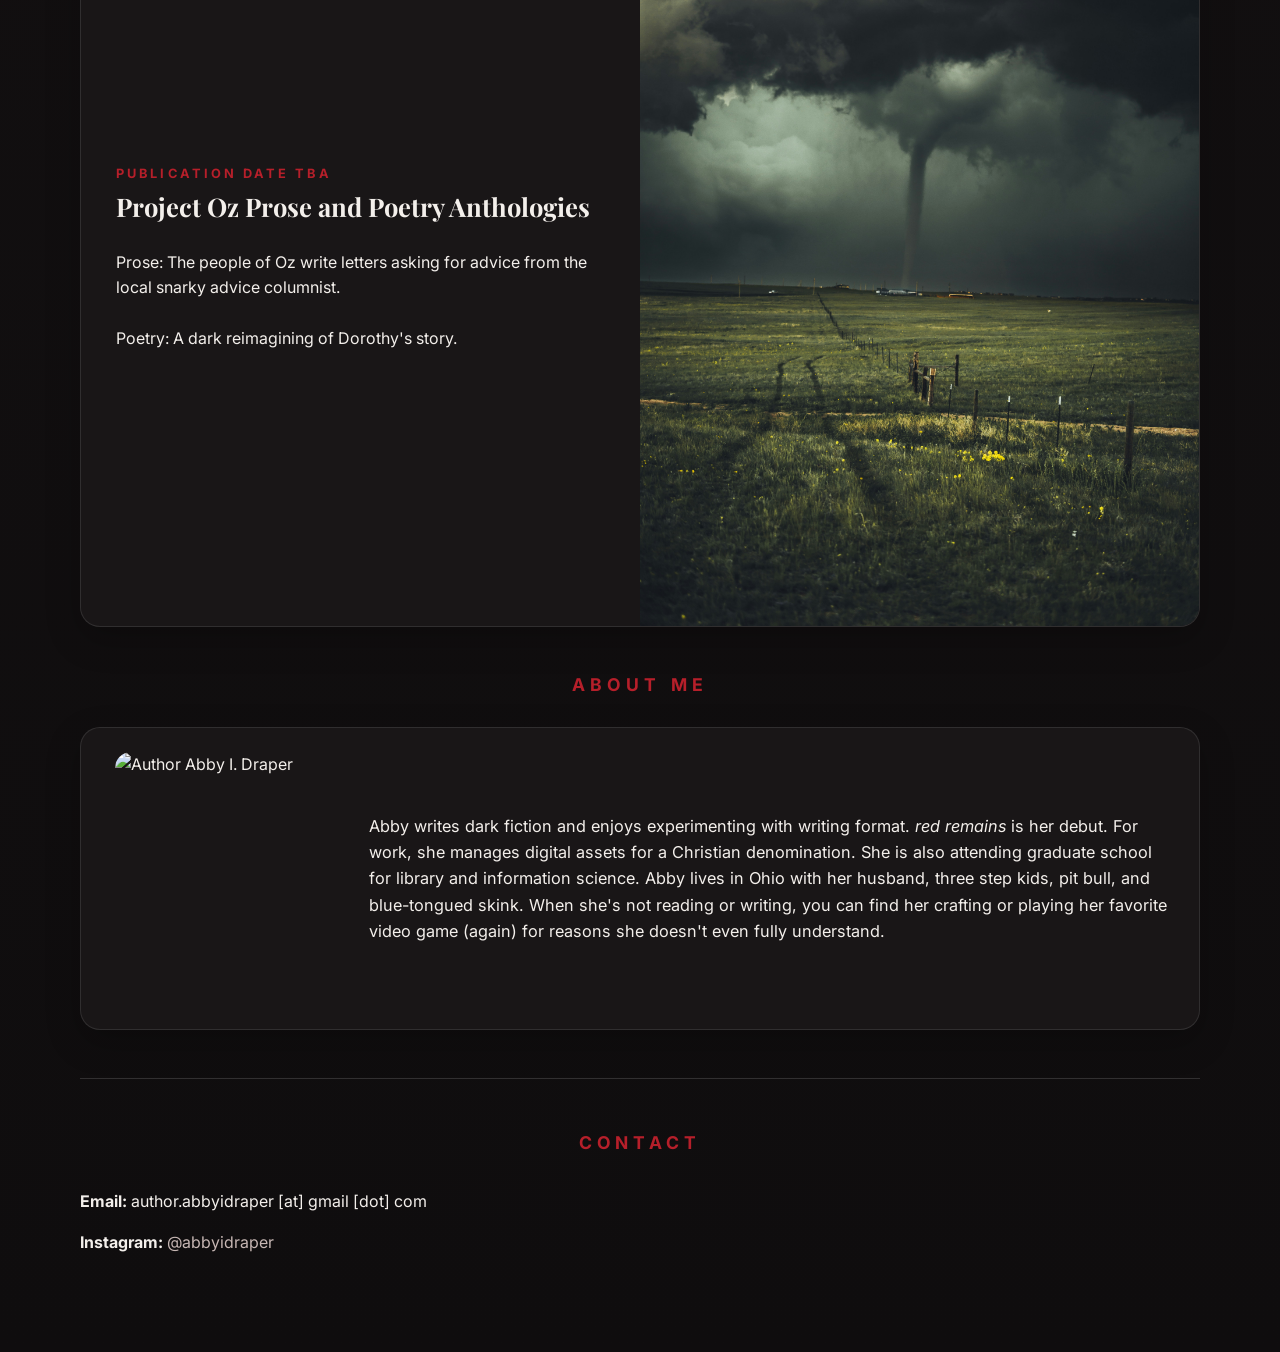
==== commit 9918987b: "Update image source in showcase section" ====
--- a/docs/index.html
+++ b/docs/index.html
@@ -43,7 +43,7 @@
       <section class="showcase" aria-label="Author highlights">
         <article class="showcase__item">
           <img
-            src="images/IMG_4346.jpg"
+            src="images/rr_new_cover.PNG"
             alt="A gothic illustration of a girl with a dark supernatural figure looming behind her"
           />
           <div class="showcase__text">
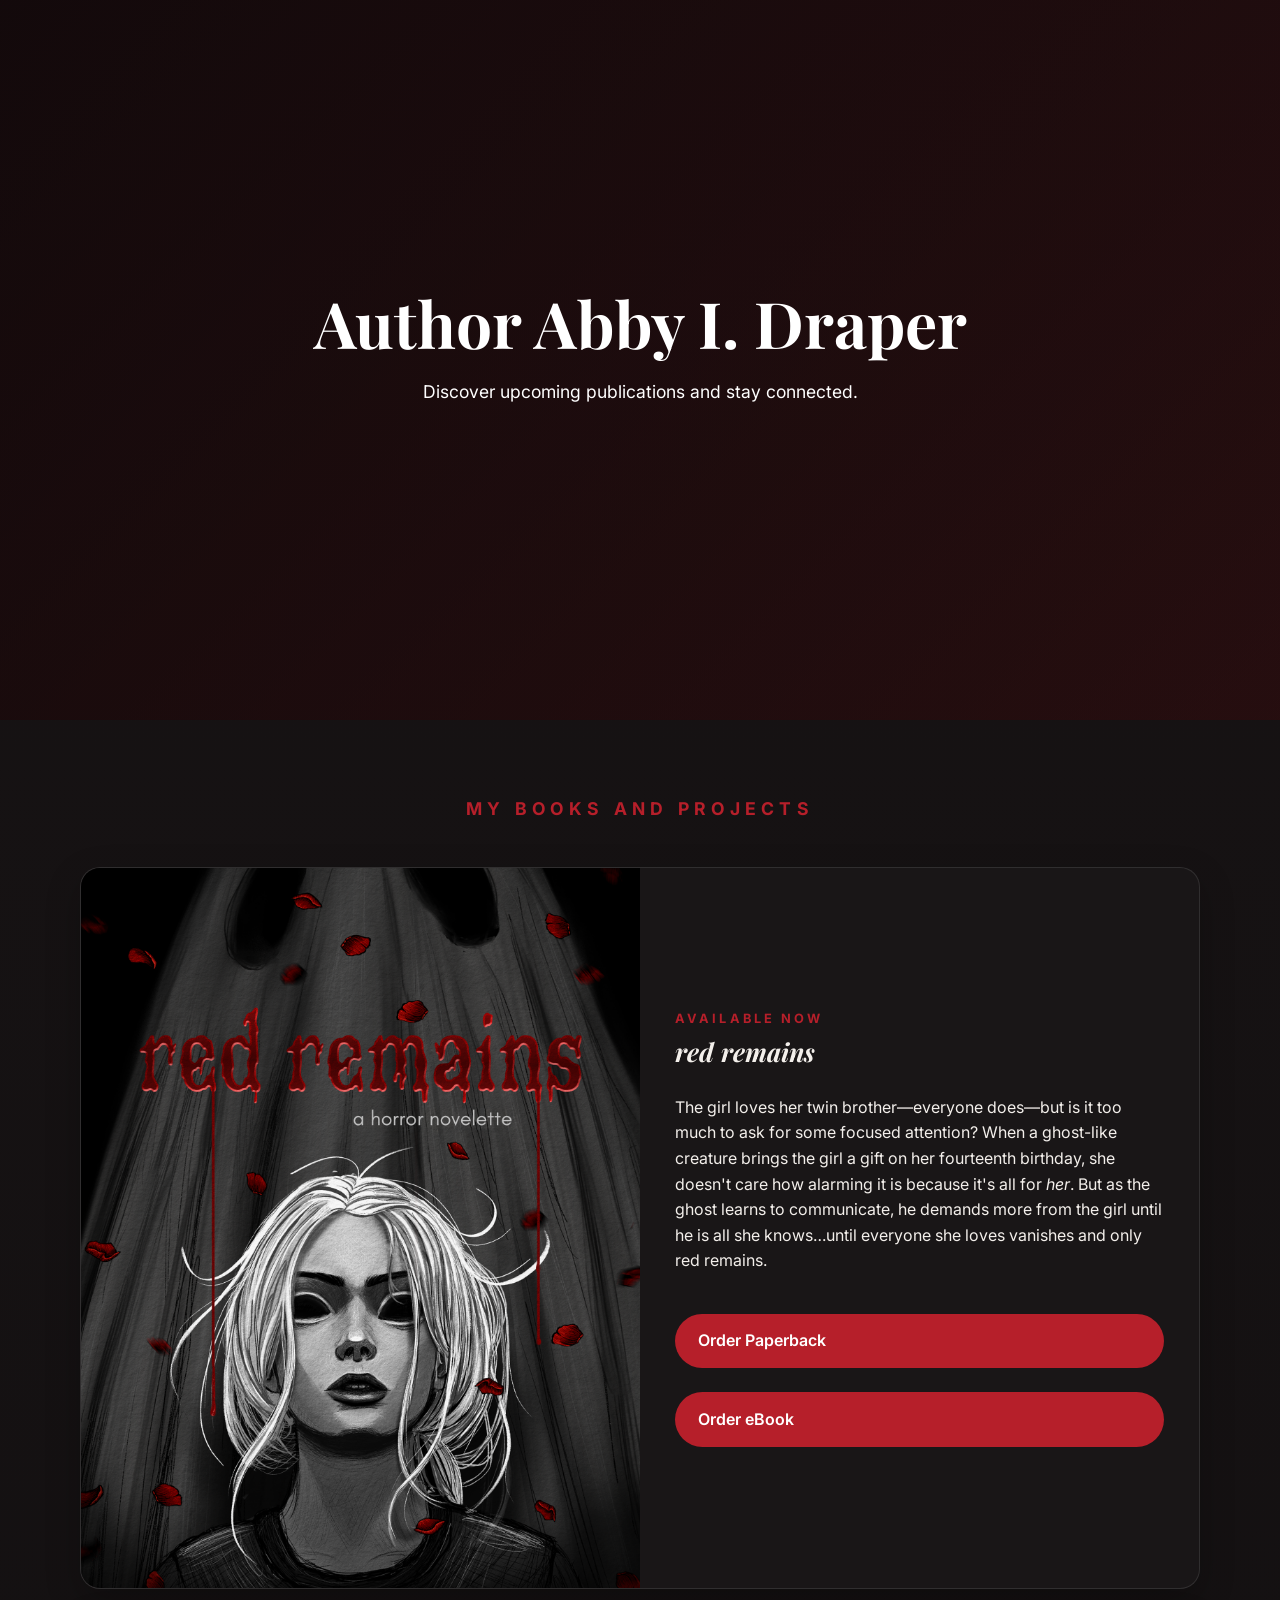
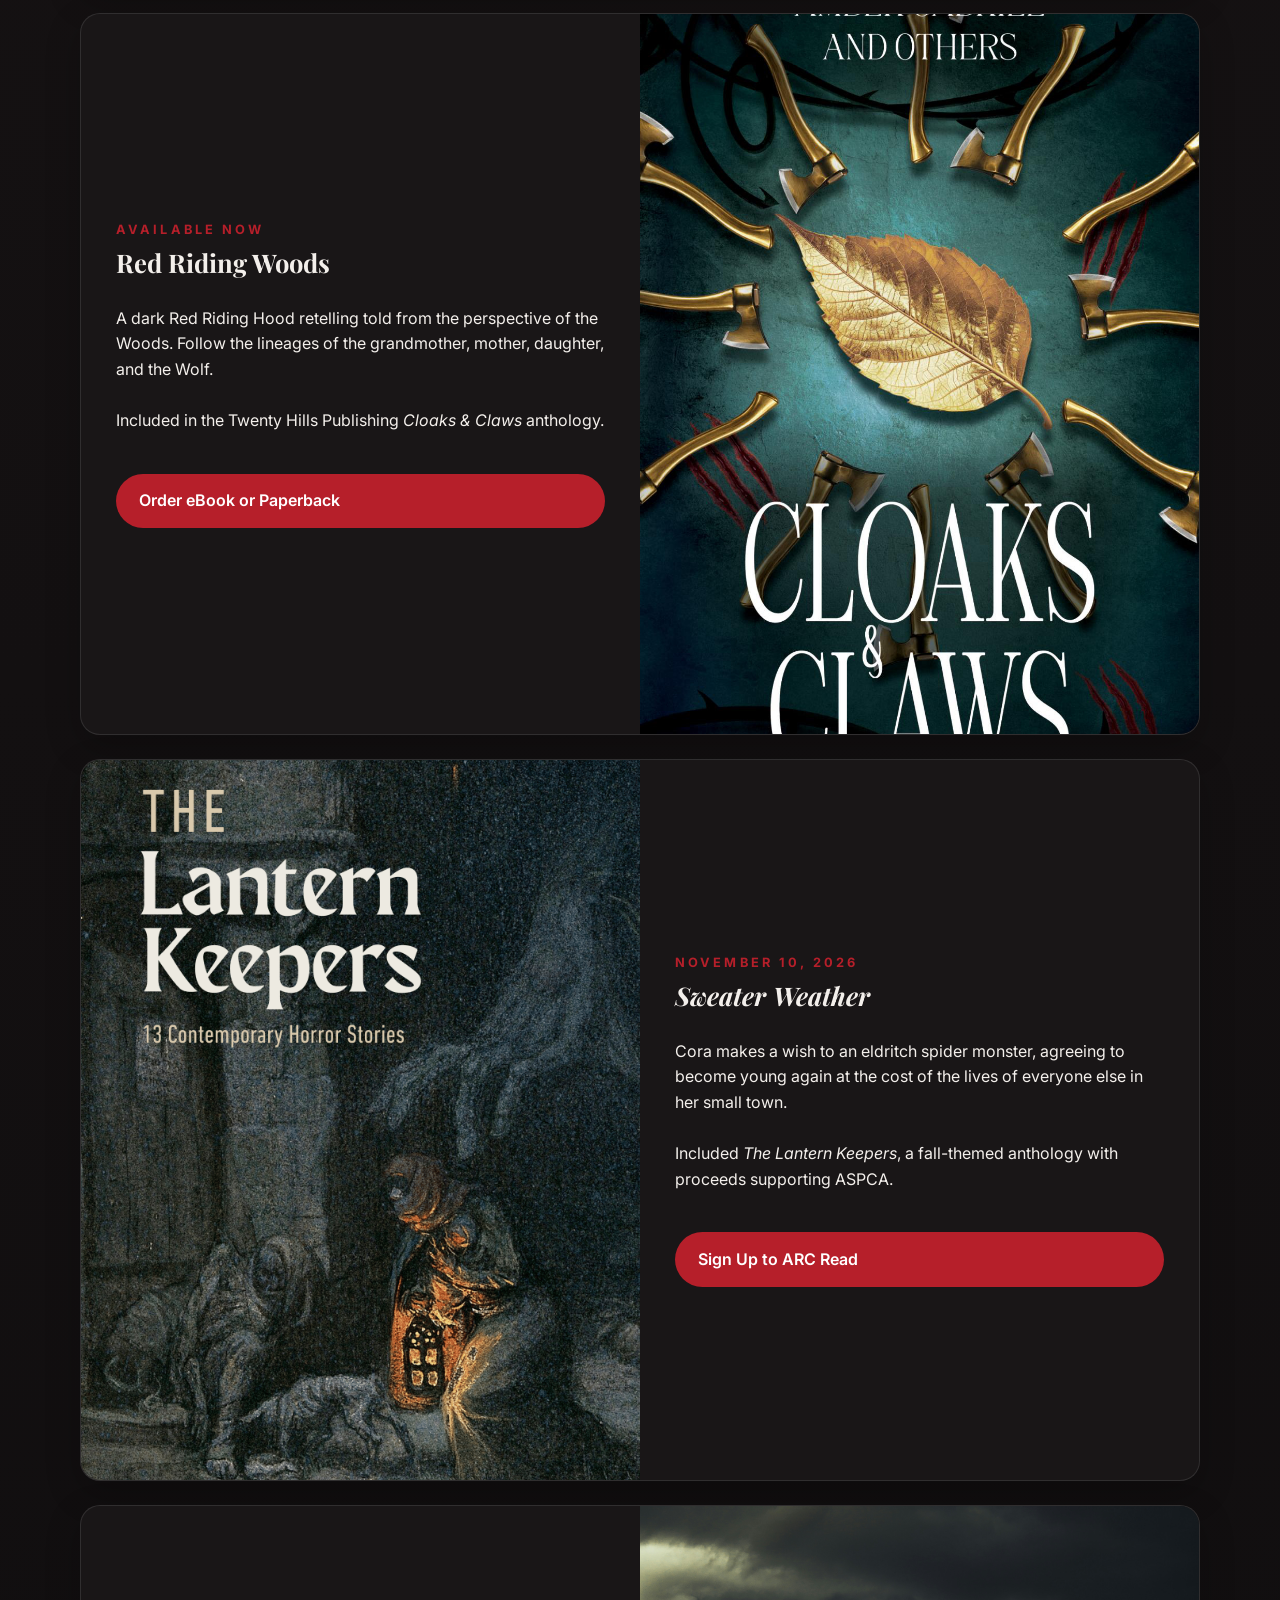
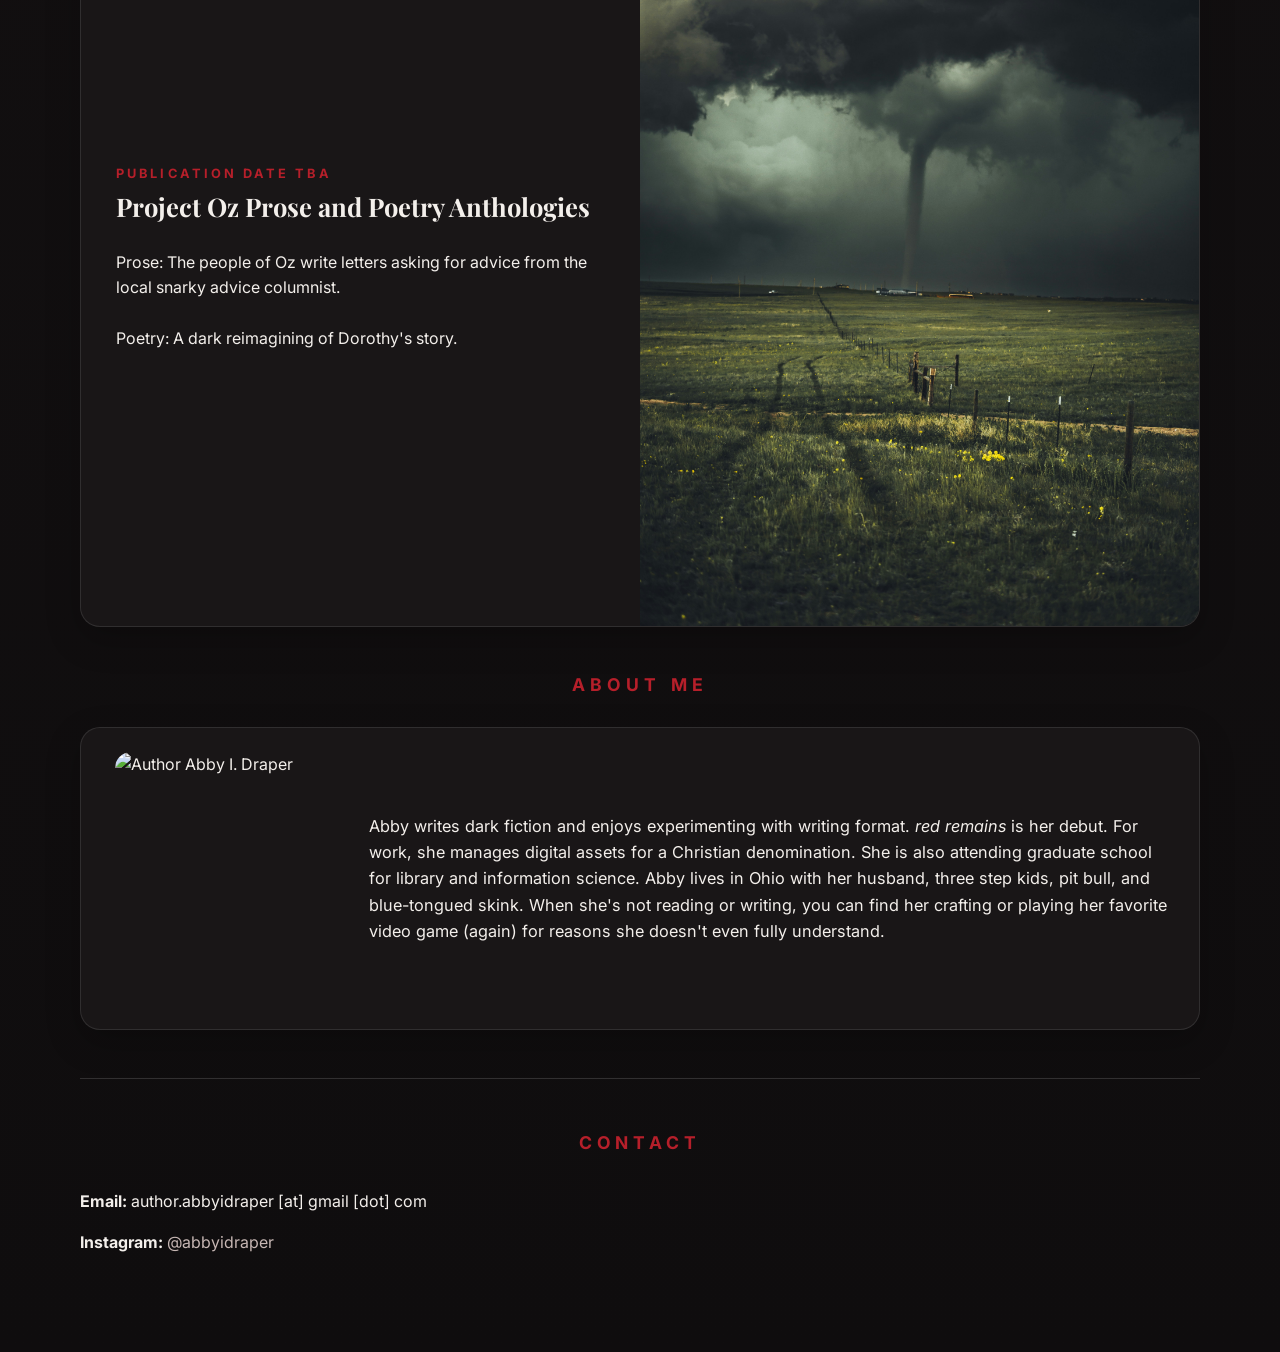
==== commit 935e865e: "Update book order links in index.html" ====
--- a/docs/index.html
+++ b/docs/index.html
@@ -58,8 +58,8 @@
               girl until he is all she knows…until everyone she loves vanishes
               and only red remains.
             </p>
-            <a class="button" href="https://www.amazon.com/dp/B0H9JX5P7J" target="_blank" rel="noreferrer">Order eBook or Paperback</a>
-            <a class="button" href="https://www.goodreads.com/book/show/255093402" target="_blank" rel="noreferrer">Add on Goodreads</a>
+            <a class="button" href="https://bookloft.com/book/9781956499551" target="_blank" rel="noreferrer">Order Paperback</a>
+            <a class="button" href="https://www.amazon.com/dp/B0H9JX5P7J" target="_blank" rel="noreferrer">Order eBook</a>
           </div>
         </article>
 
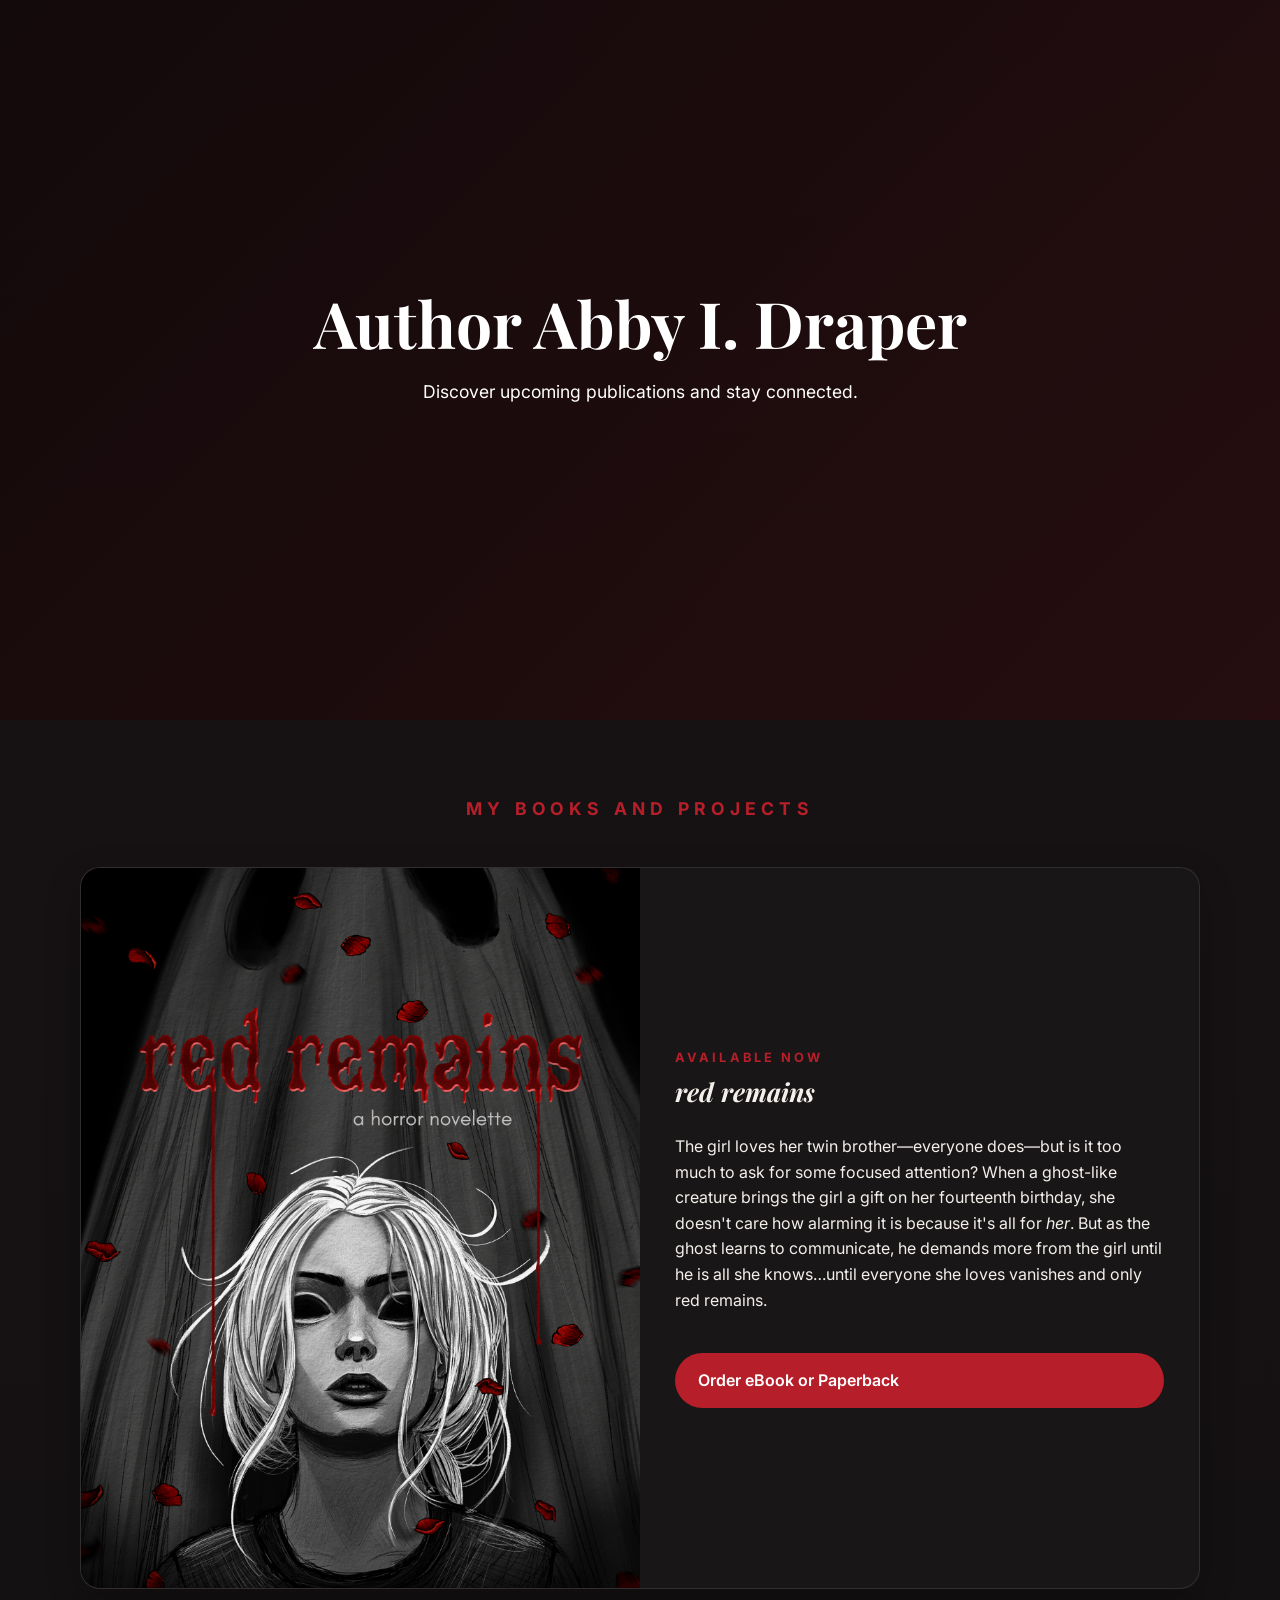
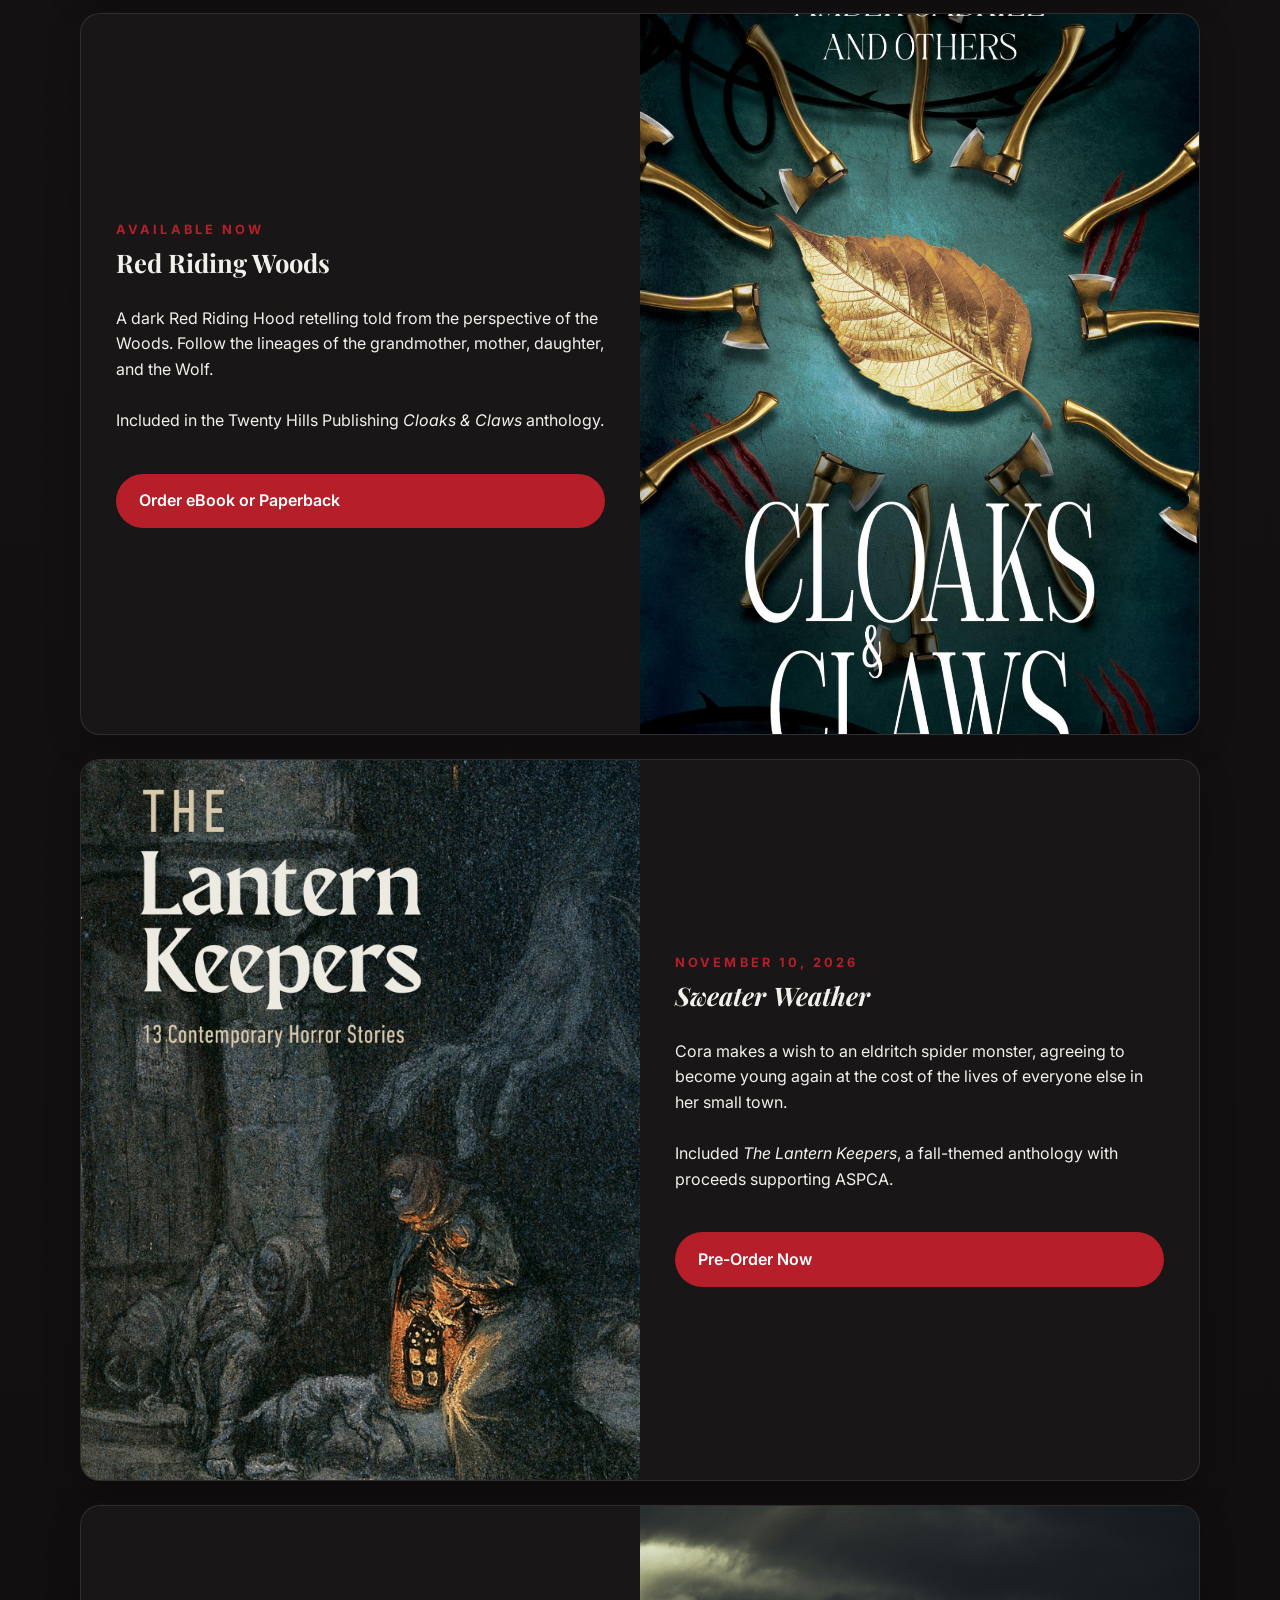
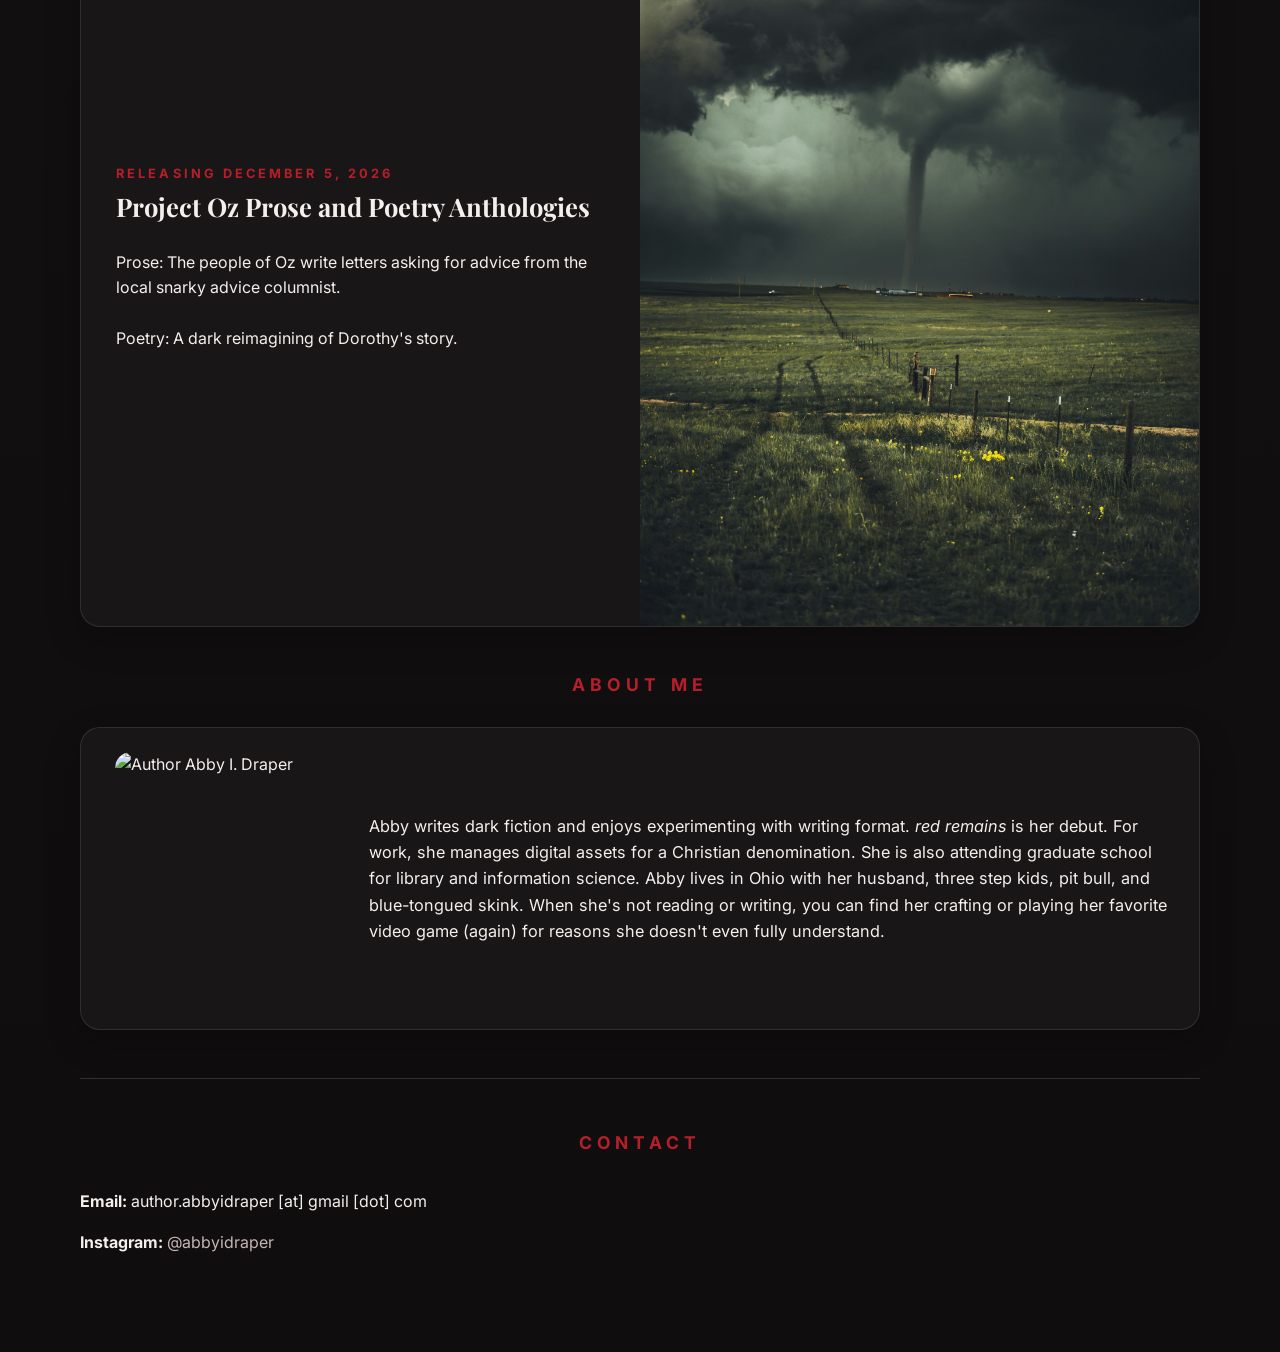
==== commit 61f0f5af: "Update index.html" ====
--- a/docs/index.html
+++ b/docs/index.html
@@ -58,8 +58,7 @@
               girl until he is all she knows…until everyone she loves vanishes
               and only red remains.
             </p>
-            <a class="button" href="https://bookloft.com/book/9781956499551" target="_blank" rel="noreferrer">Order Paperback</a>
-            <a class="button" href="https://www.amazon.com/dp/B0H9JX5P7J" target="_blank" rel="noreferrer">Order eBook</a>
+            <a class="button" href="https://a.co/d/01pRBYQa" target="_blank" rel="noreferrer">Order eBook or Paperback</a>
           </div>
         </article>
 
@@ -92,7 +91,7 @@
               Cora makes a wish to an eldritch spider monster, agreeing to become young again at the cost of the lives of everyone else in her small town.
             <br></br>Included <i>The Lantern Keepers</i>, a fall-themed anthology with proceeds supporting ASPCA.
             </p>
-            <a class="button" href="https://docs.google.com/forms/d/e/1FAIpQLSeDkprf_Vtob0pzzZVAwNaPa4HDkOEnPUxw3S2iwuR4vq-z7w/viewform" target="_blank" rel="noreferrer">Sign Up to ARC Read</a>
+            <a class="button" href="https://a.co/d/08KVXkZc" target="_blank" rel="noreferrer">Pre-Order Now</a>
           </div>
         </article>
 
@@ -102,7 +101,7 @@
             alt="dark image of a tornado in a field"
           />
           <div class="showcase__text">
-            <p class="eyebrow">Publication Date TBA</p>
+            <p class="eyebrow">Releasing December 5, 2026</p>
             <h3>Project Oz Prose and Poetry Anthologies</h3>
             <p>
               Prose: The people of Oz write letters asking for advice from the local snarky advice columnist.
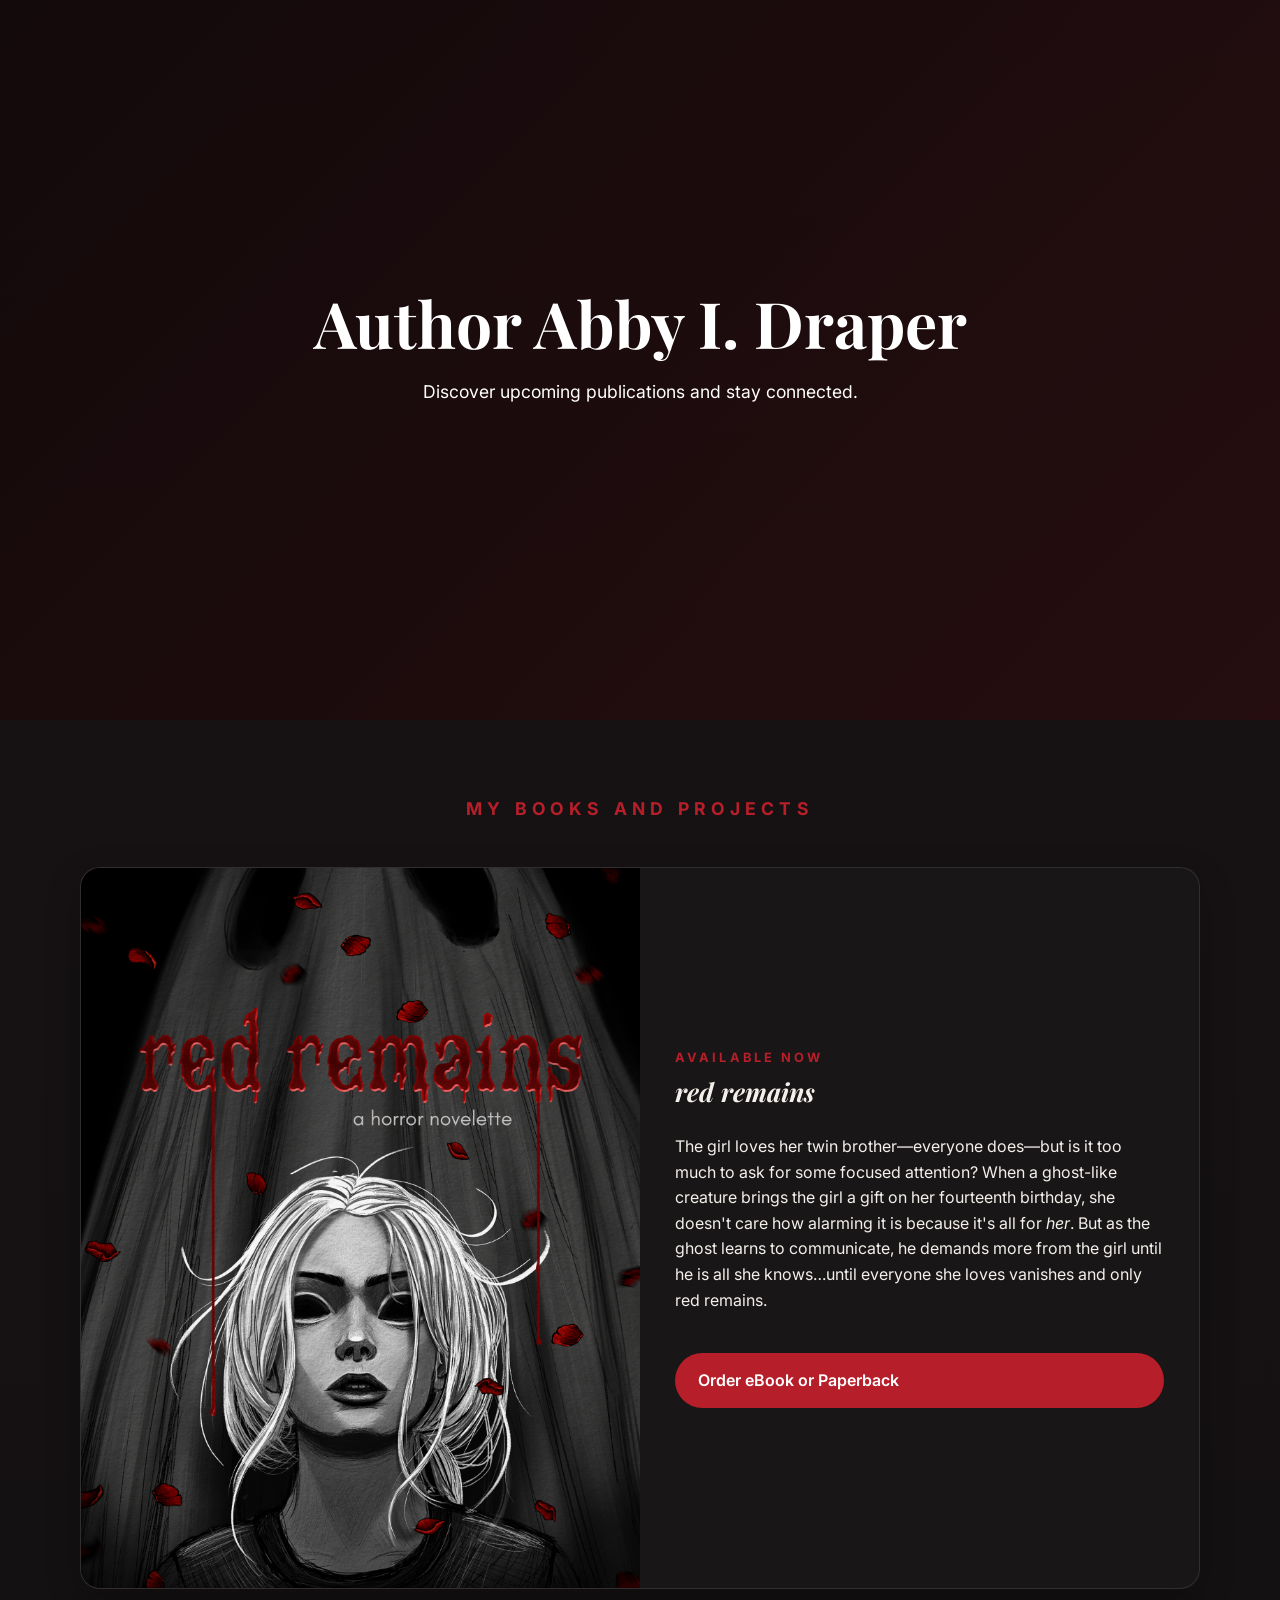
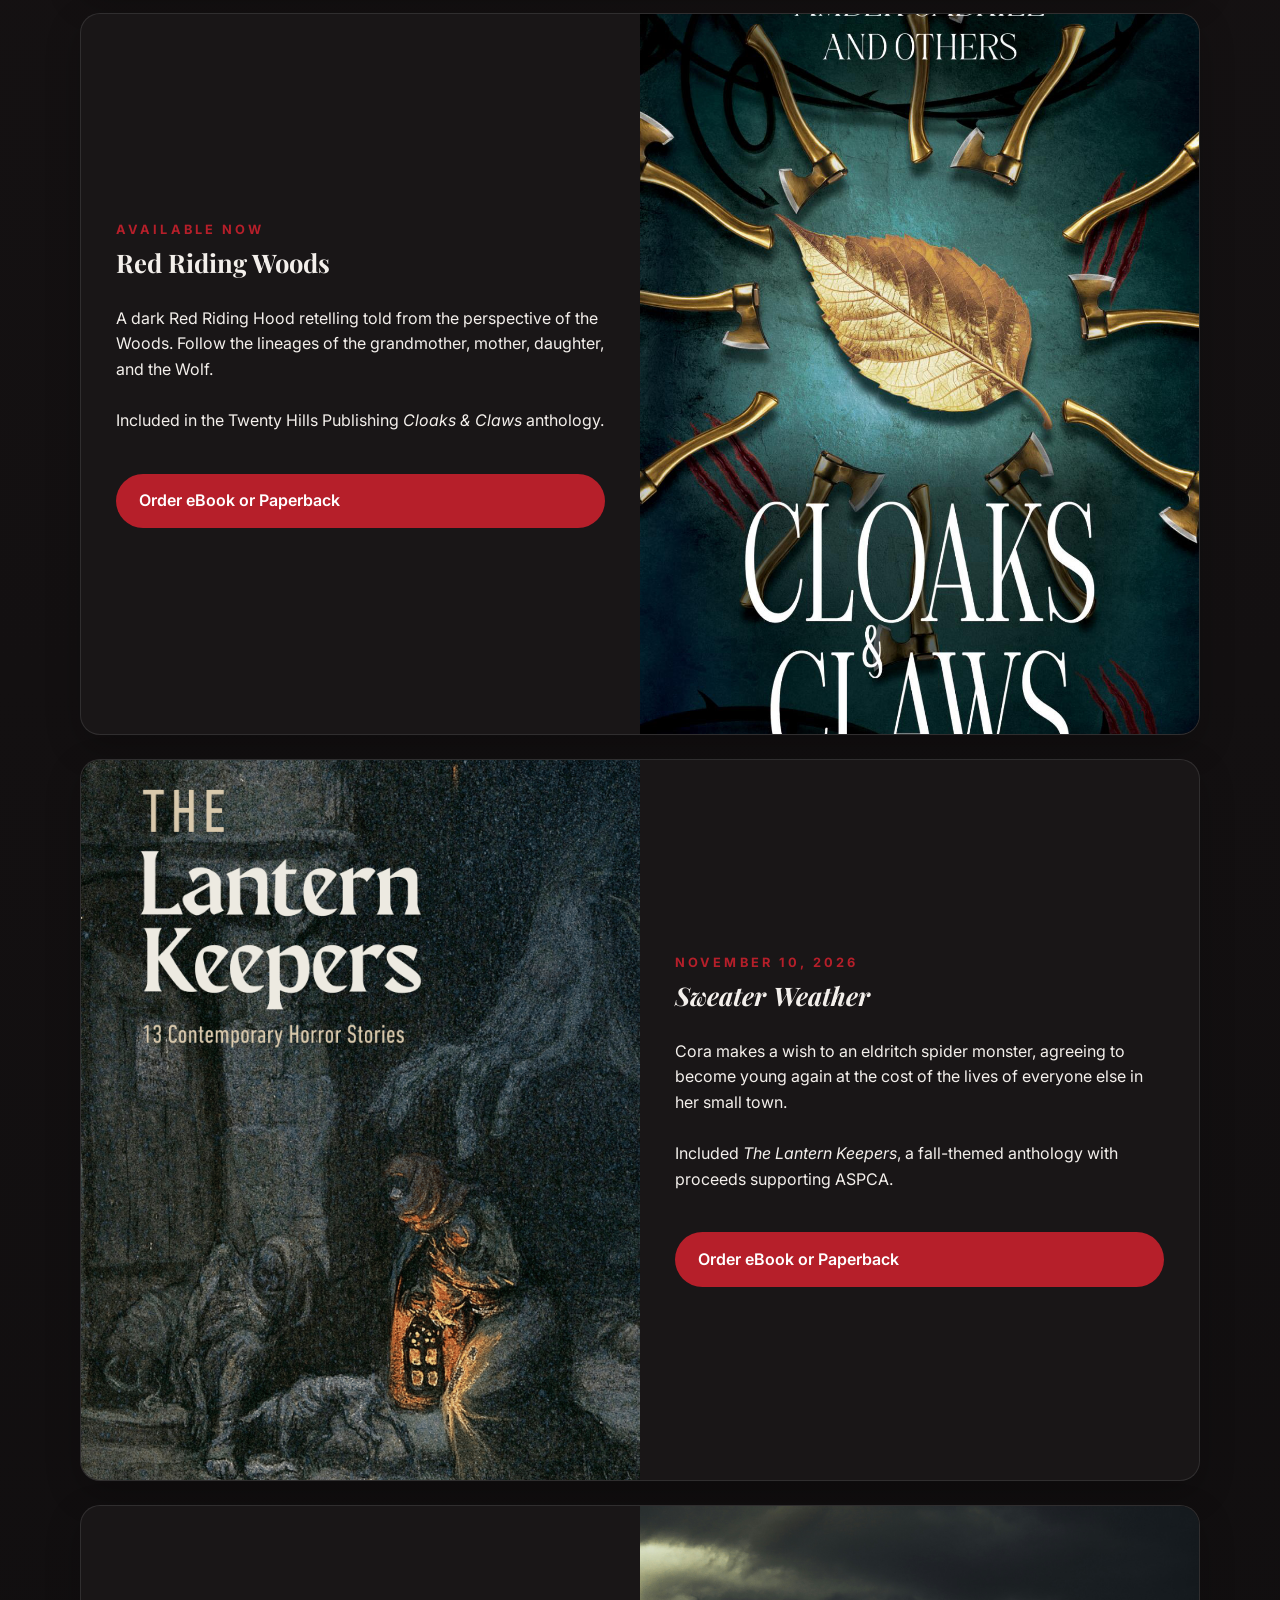
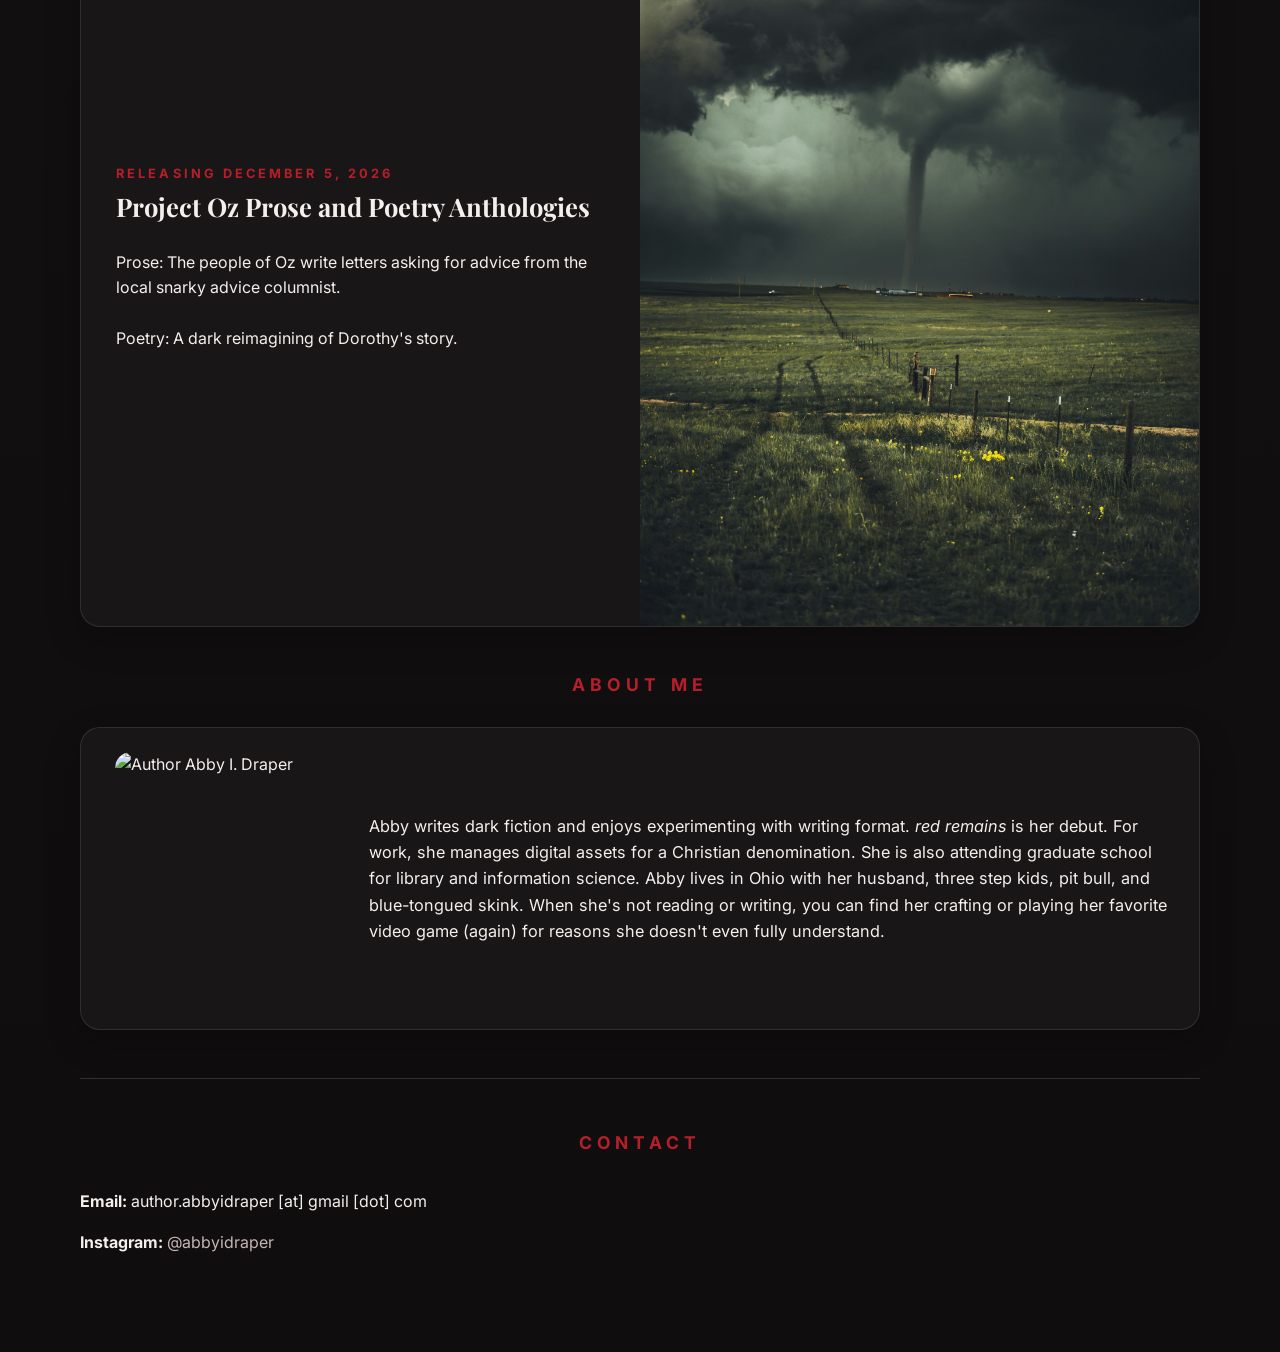
==== commit 6820c458: "Update pre-order link to new book order URL" ====
--- a/docs/index.html
+++ b/docs/index.html
@@ -91,7 +91,7 @@
               Cora makes a wish to an eldritch spider monster, agreeing to become young again at the cost of the lives of everyone else in her small town.
             <br></br>Included <i>The Lantern Keepers</i>, a fall-themed anthology with proceeds supporting ASPCA.
             </p>
-            <a class="button" href="https://a.co/d/08KVXkZc" target="_blank" rel="noreferrer">Pre-Order Now</a>
+            <a class="button" href="https://a.co/d/0g4gFDXX" target="_blank" rel="noreferrer">Order eBook or Paperback</a>
           </div>
         </article>
 
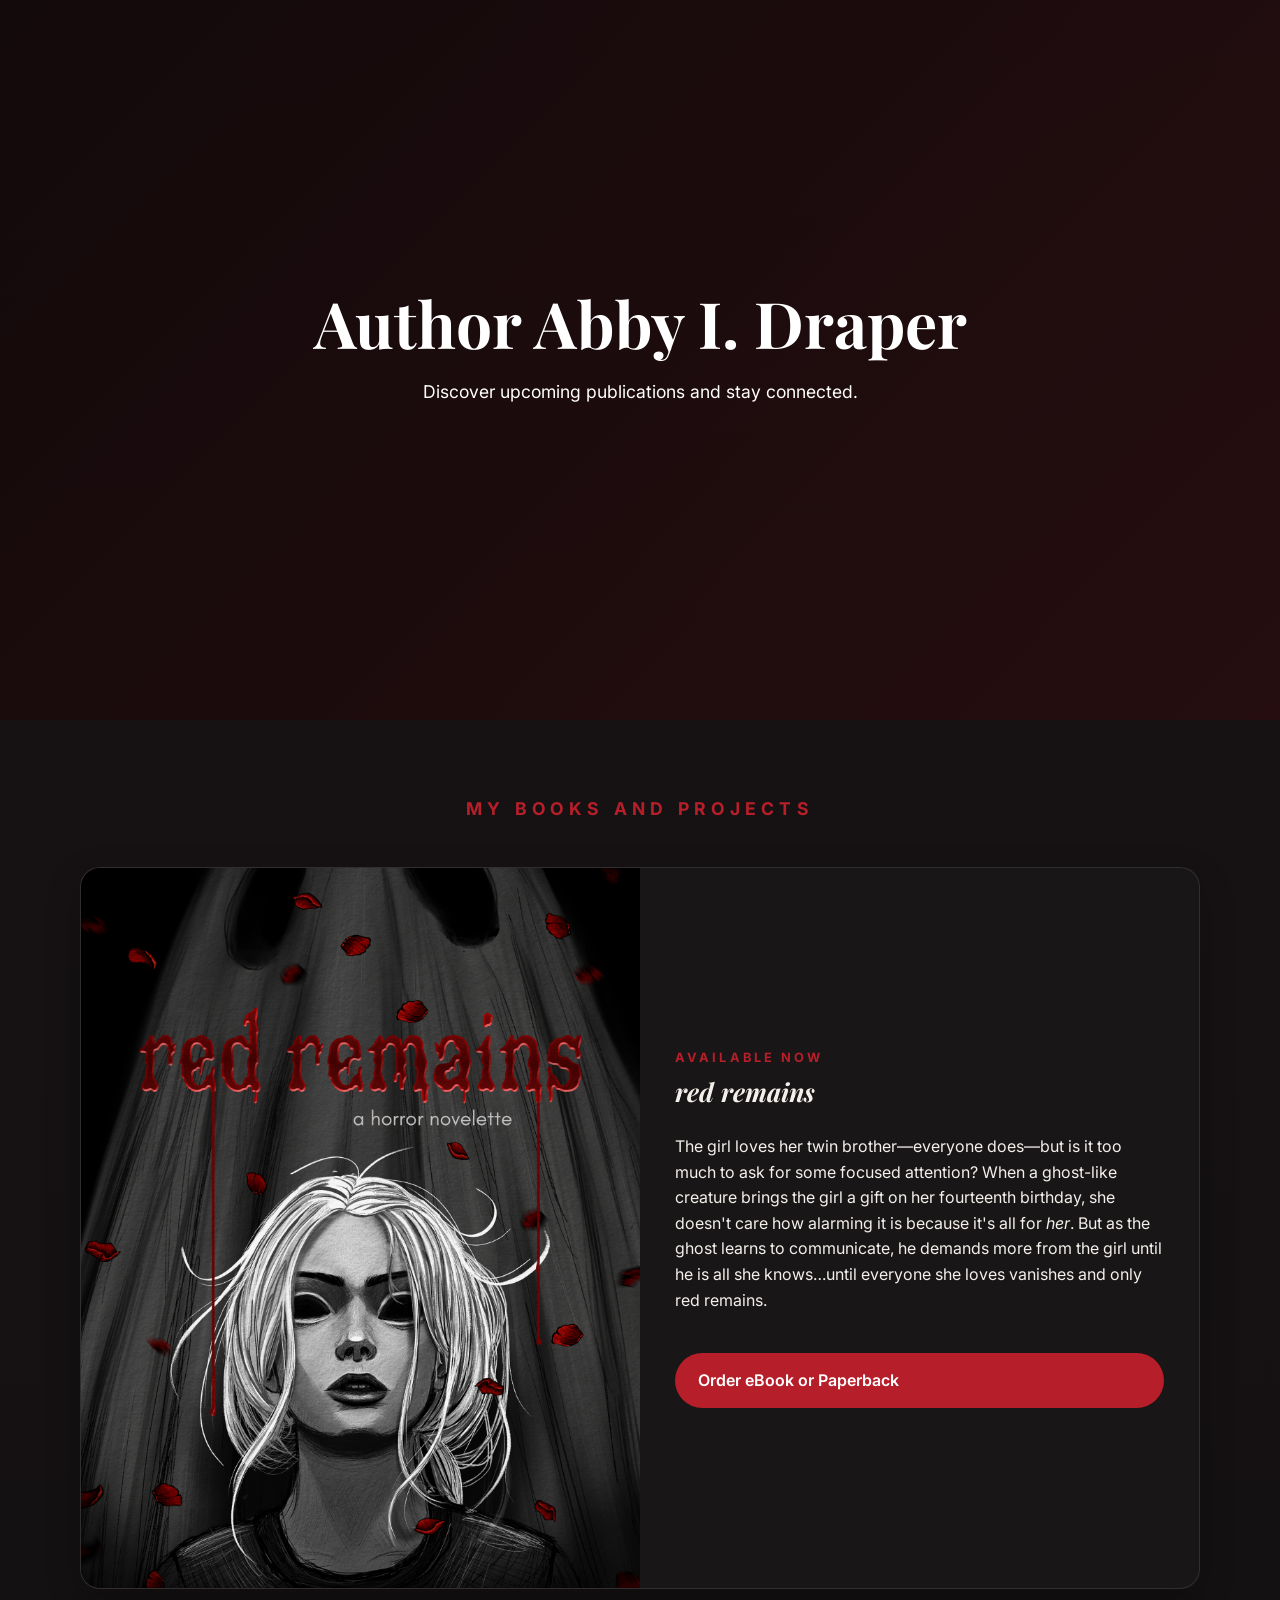
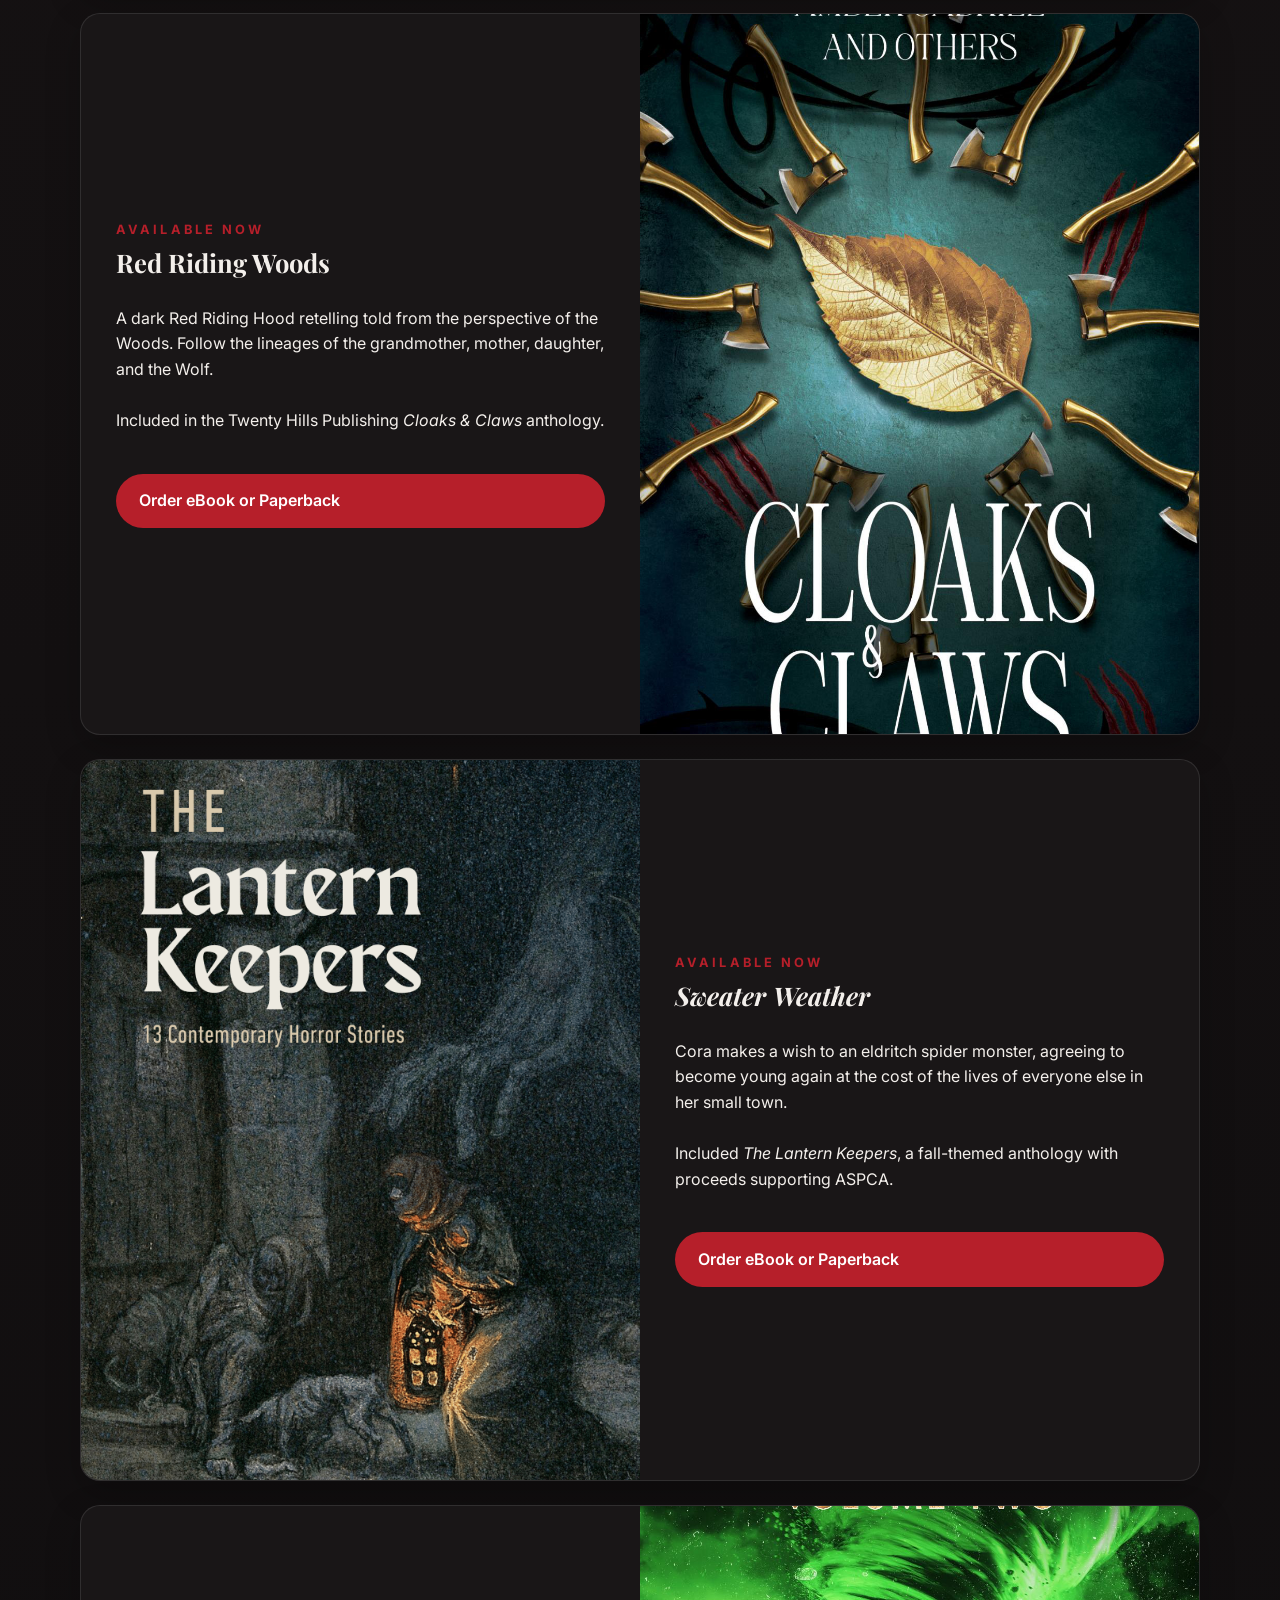
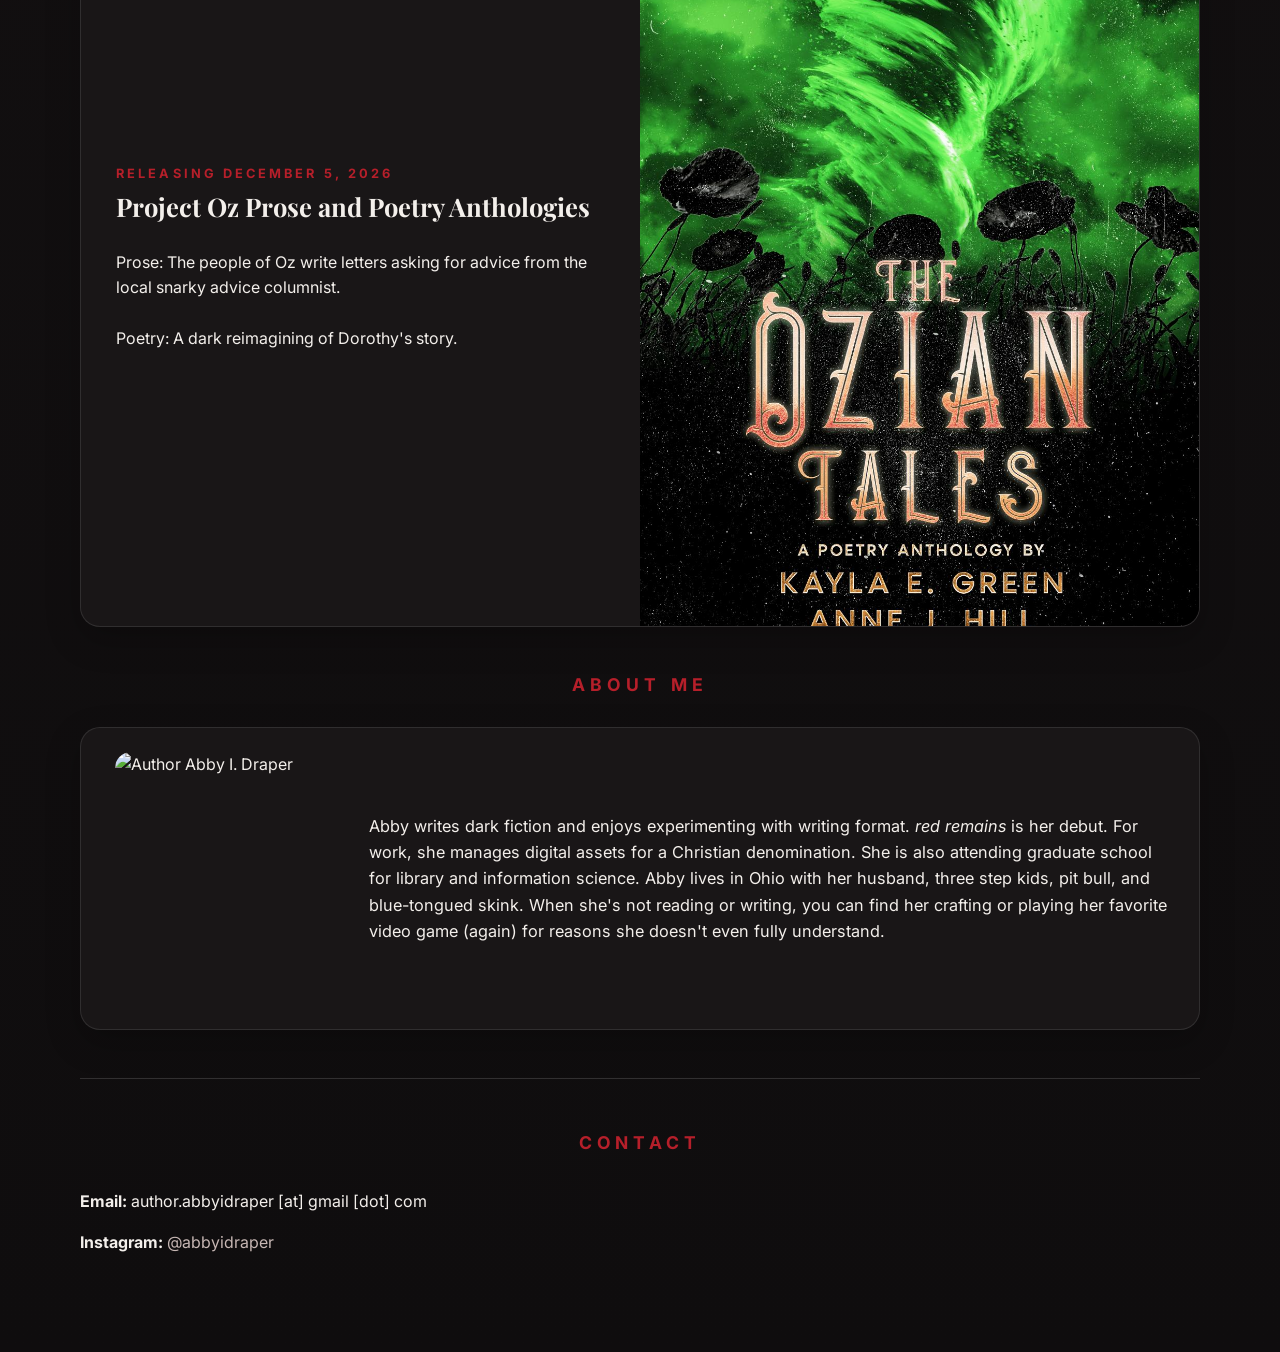
==== commit 2daabf5e: "Update book release information and cover images" ====
--- a/docs/index.html
+++ b/docs/index.html
@@ -85,7 +85,7 @@
             alt="Book cover with with the painting, A Giant Hand Roaming Through the Dark Streets of London by Richard Tennant Cooper, and the words The Lantern Keepers - 13 contemporary horror storie[...]"
           />
           <div class="showcase__text">
-            <p class="eyebrow">November 10, 2026</p>
+            <p class="eyebrow">AVAILABLE NOW</p>
             <h3><i>Sweater Weather</i></h3>
             <p>
               Cora makes a wish to an eldritch spider monster, agreeing to become young again at the cost of the lives of everyone else in her small town.
@@ -97,8 +97,8 @@
 
         <article class="showcase__item showcase__item--reverse">
           <img
-            src="images/photo of a twister.jpg"
-            alt="dark image of a tornado in a field"
+            src="images/ozian tales cover.jpg"
+            alt="green book cover with a tornado and black poppies"
           />
           <div class="showcase__text">
             <p class="eyebrow">Releasing December 5, 2026</p>
